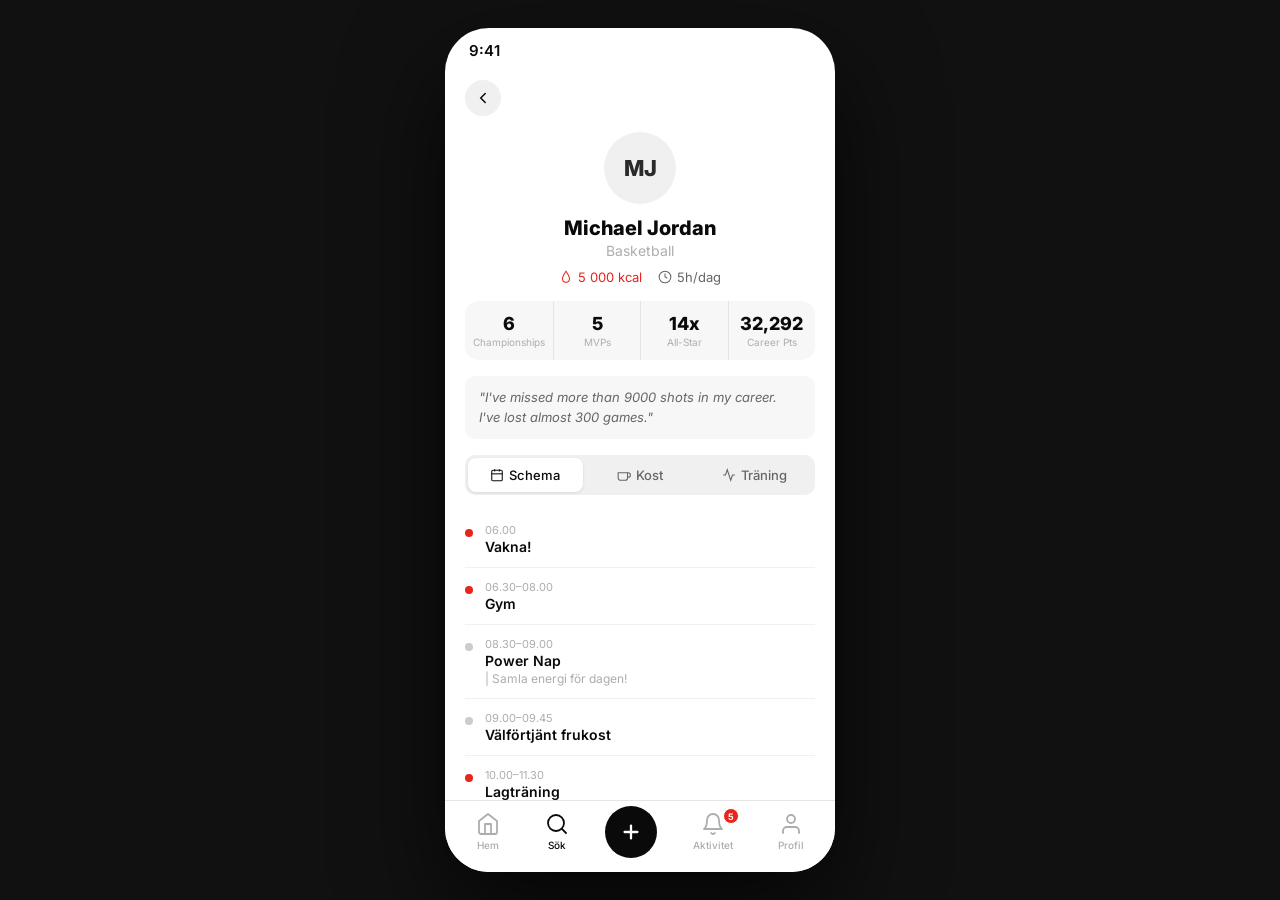
==== aspire_kod/frontend/atletprofil.html @ cf0e7471 "JS, databas Fixade inloggning genom databas samt registrering" ====
<!DOCTYPE html>
<html lang="sv">
<head>
  <meta charset="UTF-8">
  <meta name="viewport" content="width=device-width, initial-scale=1.0, viewport-fit=cover">
  <meta name="apple-mobile-web-app-capable" content="yes">
  <meta name="apple-mobile-web-app-status-bar-style" content="default">
  <meta name="apple-mobile-web-app-title" content="Aspire">
  <title>Aspire — Michael Jordan</title>
  <link href="https://fonts.googleapis.com/css2?family=Inter:wght@400;500;600;700;800;900&display=swap" rel="stylesheet">
  <link rel="stylesheet" href="css/styles.css">
</head>
<body>

  <div class="telefon">

    <!-- ─── STATUSRAD ─── -->
    <div class="statusrad">
      <span class="statusrad-tid">9:41</span>
    </div>

    <!-- ─── RULLNINGSBART INNEHÅLL ─── -->
    <div class="innehall">

      <!-- Tillbaka-knapp → gå tillbaka till söksidan -->
      <a href="sok.html" class="tillbaka-knapp" style="display:flex;">
        <svg viewBox="0 0 24 24"><polyline points="15 18 9 12 15 6"/></svg>
      </a>

      <!-- Atletens topp: avatar, namn, sport -->
      <div class="atlet-topp">

        <div class="atlet-stor-avatar">MJ</div>
        <div class="atlet-stort-namn">Michael Jordan</div>
        <div class="atlet-stor-sport">Basketball</div>

        <!-- Biometri: kalorier + träning per dag -->
        <div class="bio-rad">
          <div class="bio-post rod">
            <svg viewBox="0 0 24 24"><path d="M12 2c-4 6-6 10-6 13a6 6 0 0 0 12 0c0-3-2-7-6-13z"/></svg>
            5 000 kcal
          </div>
          <div class="bio-post">
            <svg viewBox="0 0 24 24"><circle cx="12" cy="12" r="10"/><polyline points="12 6 12 12 16 14"/></svg>
            5h/dag
          </div>
        </div>

        <!-- Karriärstatistik -->
        <div class="atlet-statistik">
          <div class="atlet-stat-post">
            <div class="atlet-stat-siffra">6</div>
            <div class="atlet-stat-etikett">Championships</div>
          </div>
          <div class="atlet-stat-post">
            <div class="atlet-stat-siffra">5</div>
            <div class="atlet-stat-etikett">MVPs</div>
          </div>
          <div class="atlet-stat-post">
            <div class="atlet-stat-siffra">14x</div>
            <div class="atlet-stat-etikett">All-Star</div>
          </div>
          <div class="atlet-stat-post">
            <div class="atlet-stat-siffra">32,292</div>
            <div class="atlet-stat-etikett">Career Pts</div>
          </div>
        </div>

      </div>

      <!-- Inspirationscitat -->
      <div class="citat-ruta">
        "I've missed more than 9000 shots in my career. I've lost almost 300 games."
      </div>

      <!-- Flikar: Schema / Kost / Träning -->
      <div class="flik-rad">
        <button class="flik aktiv" onclick="byttFlik(this)">
          <svg viewBox="0 0 24 24"><rect x="3" y="4" width="18" height="18" rx="2"/><line x1="16" y1="2" x2="16" y2="6"/><line x1="8" y1="2" x2="8" y2="6"/><line x1="3" y1="10" x2="21" y2="10"/></svg>
          Schema
        </button>
        <button class="flik" onclick="byttFlik(this)">
          <svg viewBox="0 0 24 24"><path d="M18 8h1a4 4 0 0 1 0 8h-1"/><path d="M2 8h16v9a4 4 0 0 1-4 4H6a4 4 0 0 1-4-4V8z"/></svg>
          Kost
        </button>
        <button class="flik" onclick="byttFlik(this)">
          <svg viewBox="0 0 24 24"><polyline points="22 12 18 12 15 21 9 3 6 12 2 12"/></svg>
          Träning
        </button>
      </div>

      <!-- Schema-lista -->
      <div class="schema-lista">

        <div class="schema-post">
          <div class="schema-prick rod"></div>
          <div>
            <div class="schema-tid">06.00</div>
            <div class="schema-namn">Vakna!</div>
          </div>
        </div>

        <div class="schema-post">
          <div class="schema-prick rod"></div>
          <div>
            <div class="schema-tid">06.30–08.00</div>
            <div class="schema-namn">Gym</div>
          </div>
        </div>

        <div class="schema-post">
          <div class="schema-prick gra"></div>
          <div>
            <div class="schema-tid">08.30–09.00</div>
            <div class="schema-namn">Power Nap</div>
            <div class="schema-beskrivning">| Samla energi för dagen!</div>
          </div>
        </div>

        <div class="schema-post">
          <div class="schema-prick gra"></div>
          <div>
            <div class="schema-tid">09.00–09.45</div>
            <div class="schema-namn">Välförtjänt frukost</div>
          </div>
        </div>

        <div class="schema-post">
          <div class="schema-prick rod"></div>
          <div>
            <div class="schema-tid">10.00–11.30</div>
            <div class="schema-namn">Lagträning</div>
          </div>
        </div>

        <div class="schema-post">
          <div class="schema-prick gra"></div>
          <div>
            <div class="schema-tid">12.00–12.45</div>
            <div class="schema-namn">Lunch med laget</div>
          </div>
        </div>

      </div>

    </div>

    <!-- ─── NAVBAR — SÖK ÄR AKTIV (kom hit från söksidan) ─── -->
    <nav class="navbar">
      <a href="hem.html" class="nav-knapp">
        <svg viewBox="0 0 24 24"><path d="M3 9l9-7 9 7v11a2 2 0 0 1-2 2H5a2 2 0 0 1-2-2z"/><polyline points="9 22 9 12 15 12 15 22"/></svg>
        <span>Hem</span>
      </a>
      <a href="sok.html" class="nav-knapp aktiv">
        <svg viewBox="0 0 24 24"><circle cx="11" cy="11" r="8"/><line x1="21" y1="21" x2="16.65" y2="16.65"/></svg>
        <span>Sök</span>
      </a>
      <a href="kalorier.html" class="nav-plus">
        <svg viewBox="0 0 24 24"><line x1="12" y1="5" x2="12" y2="19"/><line x1="5" y1="12" x2="19" y2="12"/></svg>
      </a>
      <a href="streaks.html" class="nav-knapp">
        <div class="badge">5</div>
        <svg viewBox="0 0 24 24"><path d="M18 8A6 6 0 0 0 6 8c0 7-3 9-3 9h18s-3-2-3-9"/><path d="M13.73 21a2 2 0 0 1-3.46 0"/></svg>
        <span>Aktivitet</span>
      </a>
      <a href="profil.html" class="nav-knapp">
        <svg viewBox="0 0 24 24"><path d="M20 21v-2a4 4 0 0 0-4-4H8a4 4 0 0 0-4 4v2"/><circle cx="12" cy="7" r="4"/></svg>
        <span>Profil</span>
      </a>
    </nav>

  </div>

<script src="../javascript/app.js"></script>
</body>
</html>
---- aspire_kod/frontend/css/styles.css ----
/* =====================================================
   ASPIRE APP — DELAD CSS
   Används av alla HTML-sidor i appen.
   ===================================================== */


/* ─────────────────────────────────────────────────────
   1. RESET & GRUNDINSTÄLLNINGAR
───────────────────────────────────────────────────── */

* {
  box-sizing: border-box;
  margin: 0;
  padding: 0;
}

body {
  font-family: 'Inter', sans-serif;
  background: #111111;
  display: flex;
  justify-content: center;
  align-items: center;
  min-height: 100vh;
  min-height: 100dvh;
}


/* ─────────────────────────────────────────────────────
   2. TELEFONRAM (visas på dator som en mobil)
───────────────────────────────────────────────────── */

.telefon {
  width: 390px;
  height: 844px;
  background: white;
  border-radius: 44px;
  overflow: hidden;
  position: relative;
  box-shadow: 0 40px 100px rgba(0, 0, 0, 0.7);

  /* Flexbox: staplar statusrad, innehåll och navbar */
  display: flex;
  flex-direction: column;
}

/* På riktig iPhone fyller appen hela skärmen */
@media (max-width: 430px) {
  body {
    background: white;
  }
  .telefon {
    width: 100%;
    height: 100vh;
    height: 100dvh;
    border-radius: 0;
    box-shadow: none;
  }
}


/* ─────────────────────────────────────────────────────
   3. STATUSRAD (klocka + batteri-ikoner högst upp)
───────────────────────────────────────────────────── */

.statusrad {
  height: 44px;
  padding: 0 24px;
  flex-shrink: 0;

  display: flex;
  align-items: center;
  justify-content: space-between;
}

.statusrad-tid {
  font-size: 15px;
  font-weight: 600;
  color: #0A0A0A;
}

.statusrad-ikoner {
  display: flex;
  align-items: center;
  gap: 5px;
  color: #0A0A0A;
}


/* ─────────────────────────────────────────────────────
   4. RULLNINGSBART SIDINNEHÅLL
───────────────────────────────────────────────────── */

.innehall {
  flex: 1;
  overflow-y: auto;
  overflow-x: hidden;
}

/* Dölj scrollbar (men behåll funktionen) */
.innehall::-webkit-scrollbar { display: none; }
.innehall { scrollbar-width: none; }


/* ─────────────────────────────────────────────────────
   5. NAVIGERINGSRAD (längst ner på varje sida)
───────────────────────────────────────────────────── */

.navbar {
  height: 72px;
  background: white;
  border-top: 1px solid #E5E5E5;
  padding: 0 8px 10px 8px;
  flex-shrink: 0;

  display: flex;
  align-items: center;
  justify-content: space-around;
}

/* Varje nav-knapp */
.nav-knapp {
  display: flex;
  flex-direction: column;
  align-items: center;
  gap: 3px;

  background: none;
  border: none;
  cursor: pointer;
  color: #ADADAD;
  font-family: 'Inter', sans-serif;
  text-decoration: none;
  padding: 6px 10px;
  border-radius: 10px;
  position: relative;
}

.nav-knapp svg {
  width: 24px;
  height: 24px;
  fill: none;
  stroke: currentColor;
  stroke-width: 1.8;
  stroke-linecap: round;
  stroke-linejoin: round;
}

.nav-knapp span {
  font-size: 10px;
  font-weight: 500;
}

/* Aktiv sida = svart färg */
.nav-knapp.aktiv {
  color: #0A0A0A;
}

/* Aktiv med ram (används på Sök och Streaks) */
.nav-knapp.aktiv-ram {
  color: #0A0A0A;
  border: 1.5px solid #0A0A0A;
}

/* Plus-knapp i mitten */
.nav-plus {
  width: 52px;
  height: 52px;
  background: #0A0A0A;
  border: none;
  border-radius: 50%;
  cursor: pointer;
  flex-shrink: 0;
  text-decoration: none;

  display: flex;
  align-items: center;
  justify-content: center;
}

.nav-plus svg {
  width: 22px;
  height: 22px;
  fill: none;
  stroke: white;
  stroke-width: 2.5;
  stroke-linecap: round;
}

/* Röd notis-badge på klockan */
.badge {
  position: absolute;
  top: 2px;
  right: 4px;
  width: 16px;
  height: 16px;
  background: #E8241C;
  border-radius: 50%;
  border: 1.5px solid white;

  display: flex;
  align-items: center;
  justify-content: center;

  font-size: 9px;
  font-weight: 700;
  color: white;
}


/* ─────────────────────────────────────────────────────
   6. GEMENSAMMA KOMPONENTER (används på flera sidor)
───────────────────────────────────────────────────── */

/* Sidans rubrik-rad */
.sidrubrik {
  display: flex;
  align-items: center;
  justify-content: space-between;
  padding: 6px 20px 12px 20px;
  flex-shrink: 0;
}

.sidrubrik-titel {
  font-size: 24px;
  font-weight: 800;
  letter-spacing: -0.5px;
  color: #0A0A0A;
}

/* Liten rund knapp (t.ex. kugghjul) */
.rund-knapp {
  width: 36px;
  height: 36px;
  background: #F0F0F0;
  border: none;
  border-radius: 50%;
  cursor: pointer;

  display: flex;
  align-items: center;
  justify-content: center;
}

.rund-knapp svg {
  width: 18px;
  height: 18px;
  fill: none;
  stroke: #2A2A2A;
  stroke-width: 1.8;
  stroke-linecap: round;
}

/* Sektionsrubrik */
.sektionsrubrik {
  font-size: 18px;
  font-weight: 700;
  color: #0A0A0A;
  padding: 4px 20px 12px 20px;
}

/* Grått kort */
.kort {
  background: #F7F7F7;
  border-radius: 14px;
  margin: 0 20px 12px 20px;
  padding: 16px;
}

/* Mellanrum längst ner (så innehåll inte döljs av navbar) */
.botten-mellanrum {
  height: 16px;
}


/* ─────────────────────────────────────────────────────
   7. LOGIN-SIDAN
───────────────────────────────────────────────────── */

.login-sida {
  background: #0D0A09;
  display: flex;
  flex-direction: column;
  height: 100%;
}

.login-bakgrund {
  position: absolute;
  top: 0; left: 0;
  width: 100%; height: 100%;
  background: linear-gradient(
    to bottom,
    rgba(50, 20, 10, 0.3) 0%,
    rgba(13, 10, 9, 0.6) 40%,
    rgba(13, 10, 9, 0.97) 65%
  );
}

.login-innehall {
  position: relative;
  z-index: 2;
  height: 100%;

  display: flex;
  flex-direction: column;

  padding: 0 28px;
}

.login-logotyp {
  text-align: center;
  padding-top: 70px;
  font-size: 48px;
  font-weight: 900;
  font-style: italic;
  color: white;
  letter-spacing: -2px;
}

.login-formular {
  margin-top: auto;
  padding-bottom: 48px;
}

.login-titel {
  font-size: 28px;
  font-weight: 800;
  color: white;
  margin-bottom: 4px;
}

.login-undertext {
  font-size: 14px;
  color: rgba(255, 255, 255, 0.45);
  margin-bottom: 28px;
}

.faltetikett {
  display: block;
  font-size: 13px;
  font-weight: 600;
  color: white;
  margin-bottom: 8px;
}

.textfalt {
  width: 100%;
  height: 52px;
  background: rgba(255, 255, 255, 0.09);
  border: 1px solid rgba(255, 255, 255, 0.1);
  border-radius: 14px;
  padding: 0 16px;
  font-size: 15px;
  color: white;
  font-family: 'Inter', sans-serif;
  outline: none;
  margin-bottom: 16px;
}

.textfalt::placeholder {
  color: rgba(255, 255, 255, 0.3);
}

.glomt-losenord {
  font-size: 13px;
  color: rgba(255, 255, 255, 0.4);
  margin-bottom: 20px;
  cursor: pointer;
}

.logga-in-knapp {
  width: 100%;
  height: 54px;
  background: white;
  color: #0A0A0A;
  border: none;
  border-radius: 14px;
  font-size: 16px;
  font-weight: 700;
  cursor: pointer;
  font-family: 'Inter', sans-serif;
}

.registrera-rad {
  text-align: center;
  margin-top: 32px;
}

.registrera-rad p {
  font-size: 13px;
  color: rgba(255, 255, 255, 0.4);
  margin-bottom: 4px;
}

.registrera-rad a {
  font-size: 14px;
  font-weight: 700;
  color: white;
  cursor: pointer;
  text-decoration: none;
}


/* ─────────────────────────────────────────────────────
   8. HEM — DAGENS SCHEMA
───────────────────────────────────────────────────── */

.schema-header {
  padding: 8px 20px 16px 20px;
}

.schema-fortitel {
  font-size: 12px;
  color: #ADADAD;
  font-style: italic;
  margin-bottom: 2px;
}

.schema-namnrad {
  display: flex;
  align-items: flex-start;
  justify-content: space-between;
}

.schema-namn-stor {
  font-size: 30px;
  font-weight: 900;
  color: #0A0A0A;
  letter-spacing: -1px;
  line-height: 1.05;
}

.schema-avatar {
  width: 50px;
  height: 50px;
  background: #0A0A0A;
  border-radius: 50%;
  position: relative;
  flex-shrink: 0;

  display: flex;
  align-items: center;
  justify-content: center;
}

.schema-avatar svg {
  width: 24px;
  height: 24px;
  fill: none;
  stroke: white;
  stroke-width: 1.8;
}

.schema-badge {
  position: absolute;
  bottom: -3px;
  right: -3px;
  width: 20px;
  height: 20px;
  background: #E8241C;
  border-radius: 50%;
  border: 2px solid white;

  display: flex;
  align-items: center;
  justify-content: center;

  font-size: 9px;
  font-weight: 700;
  color: white;
}

.etikett-pill {
  display: inline-block;
  height: 28px;
  padding: 0 12px;
  line-height: 28px;
  background: #F0F0F0;
  border: 1px solid #E5E5E5;
  border-radius: 14px;
  font-size: 12px;
  font-weight: 500;
  color: #2A2A2A;
  margin-top: 8px;
}

/* Aktivitetsrad */
.aktivitet-rad {
  display: flex;
  align-items: flex-start;
  gap: 12px;
  padding: 14px 20px;
  border-bottom: 1px solid #F0F0F0;
}

.aktivitet-prick {
  width: 8px;
  height: 8px;
  border-radius: 50%;
  margin-top: 8px;
  flex-shrink: 0;
}

.aktivitet-prick.rod  { background: #E8241C; }
.aktivitet-prick.gra  { background: #E5E5E5; }

.aktivitet-ikon {
  width: 28px;
  flex-shrink: 0;

  display: flex;
  justify-content: center;
  margin-top: 2px;
}

.aktivitet-ikon svg {
  width: 20px;
  height: 20px;
  fill: none;
  stroke: #2A2A2A;
  stroke-width: 1.6;
  stroke-linecap: round;
}

.aktivitet-kropp { flex: 1; }
.aktivitet-tid   { font-size: 11px; color: #ADADAD; margin-bottom: 1px; }
.aktivitet-namn  { font-size: 15px; font-weight: 600; color: #0A0A0A; }
.aktivitet-beskrivning { font-size: 12px; color: #ADADAD; margin-top: 2px; }

.starta-knapp {
  height: 32px;
  padding: 0 16px;
  background: #0A0A0A;
  color: white;
  border: none;
  border-radius: 16px;
  font-size: 13px;
  font-weight: 600;
  cursor: pointer;
  font-family: 'Inter', sans-serif;
  align-self: center;
}

.kamera-ikon { align-self: center; }
.kamera-ikon svg {
  width: 20px;
  height: 20px;
  fill: none;
  stroke: #ADADAD;
  stroke-width: 1.6;
  stroke-linecap: round;
  display: block;
}


/* ─────────────────────────────────────────────────────
   9. SÖK ATLETER
───────────────────────────────────────────────────── */

.sok-omslag {
  padding: 4px 20px 14px 20px;
  position: relative;
}

.sok-ikon {
  position: absolute;
  left: 34px;
  top: 50%;
  transform: translateY(-50%);
  width: 16px;
  height: 16px;
  fill: none;
  stroke: #ADADAD;
  stroke-width: 2;
  pointer-events: none;
}

.sok-falt {
  width: 100%;
  height: 44px;
  background: #F0F0F0;
  border: none;
  border-radius: 22px;
  padding: 0 16px 0 40px;
  font-size: 14px;
  color: #2A2A2A;
  font-family: 'Inter', sans-serif;
  outline: none;
}

.sok-falt::placeholder { color: #ADADAD; }

.filter-rad {
  display: flex;
  gap: 8px;
  padding: 0 20px 16px 20px;
  overflow-x: auto;
}

.filter-rad::-webkit-scrollbar { display: none; }

.filter-pill {
  height: 34px;
  padding: 0 16px;
  border-radius: 17px;
  font-size: 13px;
  font-weight: 500;
  white-space: nowrap;
  cursor: pointer;
  border: none;
  font-family: 'Inter', sans-serif;
  flex-shrink: 0;
}

.filter-pill.aktiv  { background: #0A0A0A; color: white; }
.filter-pill.inaktiv { background: #F0F0F0; color: #2A2A2A; }

.atlet-rad {
  display: flex;
  align-items: center;
  gap: 14px;
  padding: 13px 20px;
  border-bottom: 1px solid #F0F0F0;
  cursor: pointer;
  text-decoration: none;
}

.atlet-avatar {
  width: 44px;
  height: 44px;
  border-radius: 50%;
  background: #E5E5E5;
  flex-shrink: 0;

  display: flex;
  align-items: center;
  justify-content: center;

  font-size: 13px;
  font-weight: 700;
  color: #2A2A2A;
}

.atlet-avatar.lila { background: #7C5CBF; color: white; }
.atlet-avatar.mork { background: #2A2A2A; color: white; }

.atlet-info { flex: 1; }
.atlet-namn  { font-size: 15px; font-weight: 600; color: #0A0A0A; }
.atlet-sport { font-size: 12px; color: #ADADAD; margin-top: 1px; }

.atlet-meta { text-align: right; }
.atlet-kcal    { font-size: 12px; color: #666666; }
.atlet-traning { font-size: 12px; color: #ADADAD; margin-top: 2px; }


/* ─────────────────────────────────────────────────────
   10. ATLETPROFIL
───────────────────────────────────────────────────── */

.tillbaka-knapp {
  width: 36px;
  height: 36px;
  background: #F0F0F0;
  border: none;
  border-radius: 50%;
  cursor: pointer;
  margin: 8px 0 0 20px;

  display: flex;
  align-items: center;
  justify-content: center;
}

.tillbaka-knapp svg {
  width: 18px;
  height: 18px;
  fill: none;
  stroke: #0A0A0A;
  stroke-width: 2;
  stroke-linecap: round;
}

.atlet-topp {
  display: flex;
  flex-direction: column;
  align-items: center;
  padding: 16px 20px 0 20px;
}

.atlet-stor-avatar {
  width: 72px;
  height: 72px;
  border-radius: 50%;
  background: #F0F0F0;

  display: flex;
  align-items: center;
  justify-content: center;

  font-size: 22px;
  font-weight: 800;
  color: #2A2A2A;
  margin-bottom: 12px;
}

.atlet-stort-namn  { font-size: 20px; font-weight: 800; color: #0A0A0A; }
.atlet-stor-sport  { font-size: 14px; color: #ADADAD; margin-top: 2px; margin-bottom: 10px; }

.bio-rad {
  display: flex;
  align-items: center;
  gap: 16px;
  margin-bottom: 16px;
}

.bio-post {
  display: flex;
  align-items: center;
  gap: 5px;
  font-size: 13px;
  color: #666666;
}

.bio-post svg {
  width: 14px;
  height: 14px;
  fill: none;
  stroke: currentColor;
  stroke-width: 1.8;
}

.bio-post.rod { color: #E8241C; }

.atlet-statistik {
  display: flex;
  width: 100%;
  background: #F7F7F7;
  border-radius: 14px;
  overflow: hidden;
  margin-bottom: 16px;
}

.atlet-stat-post {
  flex: 1;
  padding: 12px 8px;
  border-right: 1px solid #E5E5E5;

  display: flex;
  flex-direction: column;
  align-items: center;
  gap: 2px;
}

.atlet-stat-post:last-child { border-right: none; }
.atlet-stat-siffra  { font-size: 18px; font-weight: 800; color: #0A0A0A; }
.atlet-stat-etikett { font-size: 10px; color: #ADADAD; }

.citat-ruta {
  margin: 0 20px 16px 20px;
  background: #F7F7F7;
  border-radius: 10px;
  padding: 12px 14px;
  font-size: 13px;
  font-style: italic;
  color: #666666;
  line-height: 1.5;
}

.flik-rad {
  display: flex;
  margin: 0 20px 16px 20px;
  background: #F0F0F0;
  border-radius: 10px;
  padding: 3px;
}

.flik {
  flex: 1;
  height: 34px;
  border-radius: 8px;
  border: none;
  font-size: 13px;
  font-weight: 500;
  font-family: 'Inter', sans-serif;
  cursor: pointer;
  color: #666666;
  background: none;

  display: flex;
  align-items: center;
  justify-content: center;
  gap: 5px;
}

.flik svg {
  width: 14px;
  height: 14px;
  fill: none;
  stroke: currentColor;
  stroke-width: 1.8;
}

.flik.aktiv {
  background: white;
  color: #0A0A0A;
  box-shadow: 0 1px 3px rgba(0, 0, 0, 0.1);
}

.schema-lista { padding: 0 20px 20px 20px; }

.schema-post {
  display: flex;
  align-items: flex-start;
  gap: 12px;
  padding: 12px 0;
  border-bottom: 1px solid #F0F0F0;
}

.schema-post:last-child { border-bottom: none; }

.schema-prick {
  width: 8px;
  height: 8px;
  border-radius: 50%;
  margin-top: 6px;
  flex-shrink: 0;
}

.schema-prick.rod { background: #E8241C; }
.schema-prick.gra { background: #CCCCCC; }

.schema-tid         { font-size: 11px; color: #ADADAD; margin-bottom: 1px; }
.schema-namn        { font-size: 14px; font-weight: 600; color: #0A0A0A; }
.schema-beskrivning { font-size: 12px; color: #ADADAD; margin-top: 2px; }


/* ─────────────────────────────────────────────────────
   11. MIN PROFIL
───────────────────────────────────────────────────── */

.anvandarrad {
  display: flex;
  align-items: center;
  gap: 12px;
  padding: 0 20px 18px 20px;
}

.avatar-fyrkant {
  width: 46px;
  height: 46px;
  background: #E5E5E5;
  border-radius: 10px;
  flex-shrink: 0;

  display: flex;
  align-items: center;
  justify-content: center;

  font-size: 13px;
  font-weight: 700;
  color: #2A2A2A;
}

.anvandarnamn { font-size: 15px; font-weight: 700; color: #0A0A0A; }
.medsedan     { font-size: 12px; color: #ADADAD; margin-top: 2px; }

.statistik-rad {
  display: flex;
  gap: 10px;
  padding: 0 20px 20px 20px;
}

.statistik-kort {
  flex: 1;
  background: #F7F7F7;
  border-radius: 14px;
  padding: 14px 8px;

  display: flex;
  flex-direction: column;
  align-items: center;
  gap: 3px;
}

.statistik-ikon    { font-size: 20px; line-height: 1; margin-bottom: 2px; }
.statistik-siffra  { font-size: 22px; font-weight: 800; color: #0A0A0A; }
.statistik-etikett { font-size: 11px; color: #ADADAD; text-align: center; }

.progress-rad {
  display: flex;
  align-items: center;
  gap: 12px;
}

.progress-spar {
  flex: 1;
  height: 4px;
  background: #E5E5E5;
  border-radius: 2px;
  overflow: hidden;
}

.progress-fyll {
  height: 100%;
  background: #0A0A0A;
  border-radius: 2px;
}

.progress-ring {
  width: 44px;
  height: 44px;
  border-radius: 50%;
  border: 2.5px solid #0A0A0A;
  flex-shrink: 0;

  display: flex;
  align-items: center;
  justify-content: center;

  font-size: 11px;
  font-weight: 700;
  color: #0A0A0A;
}

.vecko-rader { margin: 0 20px; }

.vecko-rad {
  display: flex;
  align-items: center;
  gap: 12px;
  padding: 13px 14px;
  background: #F7F7F7;
  border-radius: 10px;
  margin-bottom: 8px;
}

.vecko-ikon { width: 28px; display: flex; justify-content: center; flex-shrink: 0; }
.vecko-ikon svg {
  width: 18px;
  height: 18px;
  fill: none;
  stroke: #666666;
  stroke-width: 1.8;
  stroke-linecap: round;
}

.vecko-text  { flex: 1; font-size: 14px; font-weight: 500; color: #0A0A0A; }
.vecko-varde { font-size: 14px; font-weight: 600; color: #0A0A0A; }
.vecko-varde.gron { color: #22AA66; }

.historik-lank {
  display: flex;
  align-items: center;
  justify-content: space-between;
  padding: 16px 20px;
  border-top: 1px solid #F0F0F0;
  margin-top: 4px;
  cursor: pointer;
  text-decoration: none;
}

.historik-lank span { font-size: 15px; color: #666666; }
.historik-lank svg  { width: 16px; height: 16px; fill: none; stroke: #ADADAD; stroke-width: 2; }


/* ─────────────────────────────────────────────────────
   12. KALORILOGG
───────────────────────────────────────────────────── */

.kalori-dag-kort {
  display: flex;
  align-items: center;
  justify-content: space-between;
  background: #F7F7F7;
  border-radius: 14px;
  margin: 0 20px 12px 20px;
  padding: 16px;
}

.kalori-etikett { font-size: 12px; color: #ADADAD; margin-bottom: 4px; }
.kalori-siffra  { font-size: 32px; font-weight: 800; color: #0A0A0A; letter-spacing: -1px; }
.kalori-enhet   { font-size: 13px; color: #ADADAD; }

.kalori-ring {
  width: 56px;
  height: 56px;
  position: relative;
}

.kalori-ring svg {
  width: 56px;
  height: 56px;
  transform: rotate(-90deg);
}

.kalori-ring-procent {
  position: absolute;
  inset: 0;

  display: flex;
  align-items: center;
  justify-content: center;

  font-size: 12px;
  font-weight: 700;
  color: #0A0A0A;
}

.kalori-formular {
  background: #F7F7F7;
  border-radius: 14px;
  margin: 0 20px 20px 20px;
  padding: 16px;
}

.kalori-formular-titel {
  font-size: 14px;
  font-weight: 600;
  color: #0A0A0A;
  margin-bottom: 10px;
}

.maltids-flikar {
  display: flex;
  gap: 8px;
  margin-bottom: 14px;
  flex-wrap: wrap;
}

.maltids-flik {
  height: 32px;
  padding: 0 14px;
  border-radius: 16px;
  font-size: 13px;
  font-weight: 500;
  cursor: pointer;
  border: none;
  font-family: 'Inter', sans-serif;
}

.maltids-flik.aktiv  { background: #0A0A0A; color: white; }
.maltids-flik.inaktiv { background: #E5E5E5; color: #2A2A2A; }

.kalori-falt-etikett { font-size: 13px; color: #666666; margin-bottom: 6px; }

.kalori-inmatning {
  width: 100%;
  height: 40px;
  background: white;
  border: 1px solid #E5E5E5;
  border-radius: 10px;
  padding: 0 12px;
  font-size: 14px;
  color: #0A0A0A;
  font-family: 'Inter', sans-serif;
  outline: none;
  margin-bottom: 14px;
}

.kalori-inmatning::placeholder { color: #ADADAD; }

.kalori-knappar {
  display: flex;
  gap: 10px;
}

.avbryt-knapp {
  flex: 1;
  height: 40px;
  background: none;
  border: 1px solid #E5E5E5;
  border-radius: 10px;
  font-size: 14px;
  font-weight: 500;
  color: #666666;
  cursor: pointer;
  font-family: 'Inter', sans-serif;
}

.spara-knapp {
  flex: 1.5;
  height: 40px;
  background: #0A0A0A;
  color: white;
  border: none;
  border-radius: 10px;
  font-size: 14px;
  font-weight: 600;
  cursor: pointer;
  font-family: 'Inter', sans-serif;

  display: flex;
  align-items: center;
  justify-content: center;
  gap: 6px;
}

.spara-knapp svg {
  width: 14px;
  height: 14px;
  fill: none;
  stroke: white;
  stroke-width: 2.5;
  stroke-linecap: round;
}

.maltider-lista { padding: 0 20px 20px 20px; }

.maltid-post {
  display: flex;
  align-items: center;
  gap: 12px;
  padding: 13px 14px;
  background: #F7F7F7;
  border-radius: 10px;
  margin-bottom: 8px;
}

.maltid-bild {
  width: 32px;
  height: 32px;
  background: #E5E5E5;
  border-radius: 6px;
  flex-shrink: 0;

  display: flex;
  align-items: center;
  justify-content: center;
}

.maltid-bild svg { width: 16px; height: 16px; fill: none; stroke: #ADADAD; stroke-width: 1.6; }

.maltid-info { flex: 1; }
.maltid-namn { font-size: 14px; font-weight: 600; color: #0A0A0A; }
.maltid-tid  { font-size: 12px; color: #ADADAD; margin-top: 1px; }
.maltid-kcal { font-size: 14px; font-weight: 700; color: #0A0A0A; }


/* ─────────────────────────────────────────────────────
   13. STREAKS & MILSTOLPAR
───────────────────────────────────────────────────── */

.streak-kort-rad {
  display: flex;
  gap: 10px;
  padding: 0 20px 20px 20px;
}

.streak-kort {
  flex: 1;
  background: #F7F7F7;
  border-radius: 14px;
  padding: 16px 12px;

  display: flex;
  flex-direction: column;
  align-items: center;
  gap: 4px;
}

.streak-ikon    { font-size: 22px; line-height: 1; margin-bottom: 2px; }
.streak-siffra  { font-size: 28px; font-weight: 900; color: #0A0A0A; letter-spacing: -1px; }
.streak-etikett { font-size: 12px; color: #ADADAD; }

.vecko-kalender { margin: 0 20px 20px 20px; }

.kalender-dagar {
  display: flex;
  gap: 4px;
}

.kalender-dag {
  flex: 1;

  display: flex;
  flex-direction: column;
  align-items: center;
  gap: 6px;
}

.dag-namn { font-size: 11px; color: #ADADAD; font-weight: 500; }

.dag-siffra {
  width: 32px;
  height: 32px;
  border-radius: 50%;

  display: flex;
  align-items: center;
  justify-content: center;

  font-size: 13px;
  font-weight: 600;
}

.dag-siffra.klar     { background: #E8241C; color: white; }
.dag-siffra.idag     { background: #0A0A0A; color: white; }
.dag-siffra.kommande { background: none; color: #2A2A2A; }

.dag-check {
  width: 20px;
  height: 20px;

  display: flex;
  align-items: center;
  justify-content: center;
}

.dag-check svg {
  width: 18px;
  height: 18px;
  fill: none;
  stroke-width: 2;
  stroke-linecap: round;
  stroke-linejoin: round;
}

.dag-check.klar svg { stroke: #E8241C; }
.dag-check.idag svg { stroke: #0A0A0A; }
.dag-check.tom svg  { stroke: #E5E5E5; }

.milstolpar-lista { padding: 0 20px 20px 20px; }

.milstolpe {
  display: flex;
  align-items: center;
  gap: 12px;
  padding: 13px 14px;
  background: #F7F7F7;
  border-radius: 10px;
  margin-bottom: 8px;
}

.milstolpe.ej-nadd {
  background: none;
  padding-left: 0;
}

.milstolpe-check {
  width: 20px;
  height: 20px;
  flex-shrink: 0;

  display: flex;
  align-items: center;
  justify-content: center;
}

.milstolpe-check svg {
  width: 20px;
  height: 20px;
  fill: none;
  stroke-width: 2;
  stroke-linecap: round;
  stroke-linejoin: round;
}

.milstolpe-check.nadd    svg { stroke: #E8241C; }
.milstolpe-check.ej-nadd svg { stroke: #CCCCCC; }

.milstolpe-text        { flex: 1; font-size: 14px; font-weight: 500; }
.milstolpe-text.aktiv  { color: #0A0A0A; }
.milstolpe-text.inaktiv { color: #ADADAD; }

.uppnadd-tagg { font-size: 12px; font-weight: 600; color: #E8241C; }
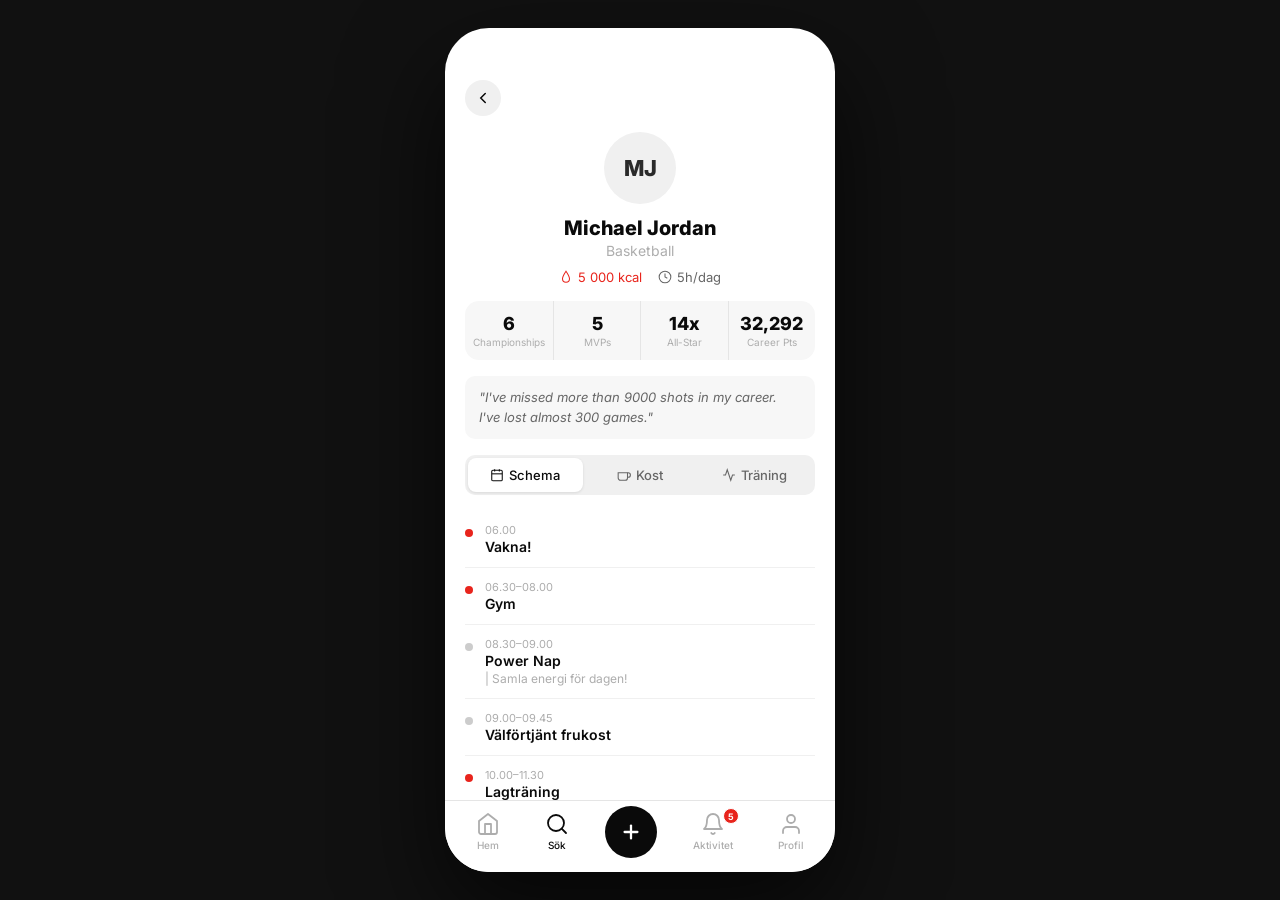
==== commit 0125a8a0: "Update atletprofil.html tog bort den statiska tiden på 9.41" ====
--- a/aspire_kod/frontend/atletprofil.html
+++ b/aspire_kod/frontend/atletprofil.html
@@ -16,7 +16,7 @@
 
     <!-- ─── STATUSRAD ─── -->
     <div class="statusrad">
-      <span class="statusrad-tid">9:41</span>
+      <span class="statusrad-tid"></span>
     </div>
 
     <!-- ─── RULLNINGSBART INNEHÅLL ─── -->
@@ -30,21 +30,21 @@
       <!-- Atletens topp: avatar, namn, sport -->
       <div class="atlet-topp">
 
-        <div class="atlet-stor-avatar">MJ</div>
-        <div class="atlet-stort-namn">Michael Jordan</div>
-        <div class="atlet-stor-sport">Basketball</div>
+        <div class="atlet-stor-avatar" id="profil-avatar">MJ</div>
+        <div class="atlet-stort-namn" id="profil-namn">Michael Jordan</div>
+        <div class="atlet-stor-sport" id="profil-sport">Basketball</div>
 
         <!-- Biometri: kalorier + träning per dag -->
-        <div class="bio-rad">
-          <div class="bio-post rod">
-            <svg viewBox="0 0 24 24"><path d="M12 2c-4 6-6 10-6 13a6 6 0 0 0 12 0c0-3-2-7-6-13z"/></svg>
-            5 000 kcal
-          </div>
-          <div class="bio-post">
-            <svg viewBox="0 0 24 24"><circle cx="12" cy="12" r="10"/><polyline points="12 6 12 12 16 14"/></svg>
-            5h/dag
-          </div>
-        </div>
+<div class="bio-rad">
+  <div class="bio-post rod">
+    <svg viewBox="0 0 24 24"><path d="M12 2c-4 6-6 10-6 13a6 6 0 0 0 12 0c0-3-2-7-6-13z"/></svg>
+    <span id="profil-kalorier">5 000 kcal</span>
+  </div>
+  <div class="bio-post">
+    <svg viewBox="0 0 24 24"><circle cx="12" cy="12" r="10"/><polyline points="12 6 12 12 16 14"/></svg>
+    <span id="profil-traning">5h/dag</span>
+  </div>
+</div>
 
         <!-- Karriärstatistik -->
         <div class="atlet-statistik">
@@ -69,28 +69,28 @@
       </div>
 
       <!-- Inspirationscitat -->
-      <div class="citat-ruta">
+      <div class="citat-ruta" id="profil-citat">
         "I've missed more than 9000 shots in my career. I've lost almost 300 games."
       </div>
 
       <!-- Flikar: Schema / Kost / Träning -->
       <div class="flik-rad">
-        <button class="flik aktiv" onclick="byttFlik(this)">
+        <button class="flik aktiv" onclick="byttFlik(this, 'schema')">
           <svg viewBox="0 0 24 24"><rect x="3" y="4" width="18" height="18" rx="2"/><line x1="16" y1="2" x2="16" y2="6"/><line x1="8" y1="2" x2="8" y2="6"/><line x1="3" y1="10" x2="21" y2="10"/></svg>
           Schema
         </button>
-        <button class="flik" onclick="byttFlik(this)">
+        <button class="flik" onclick="byttFlik(this, 'kost')">
           <svg viewBox="0 0 24 24"><path d="M18 8h1a4 4 0 0 1 0 8h-1"/><path d="M2 8h16v9a4 4 0 0 1-4 4H6a4 4 0 0 1-4-4V8z"/></svg>
           Kost
         </button>
-        <button class="flik" onclick="byttFlik(this)">
+        <button class="flik" onclick="byttFlik(this, 'traning')">
           <svg viewBox="0 0 24 24"><polyline points="22 12 18 12 15 21 9 3 6 12 2 12"/></svg>
           Träning
         </button>
       </div>
 
       <!-- Schema-lista -->
-      <div class="schema-lista">
+      <div class="schema-lista" id="profil-innehall">
 
         <div class="schema-post">
           <div class="schema-prick rod"></div>
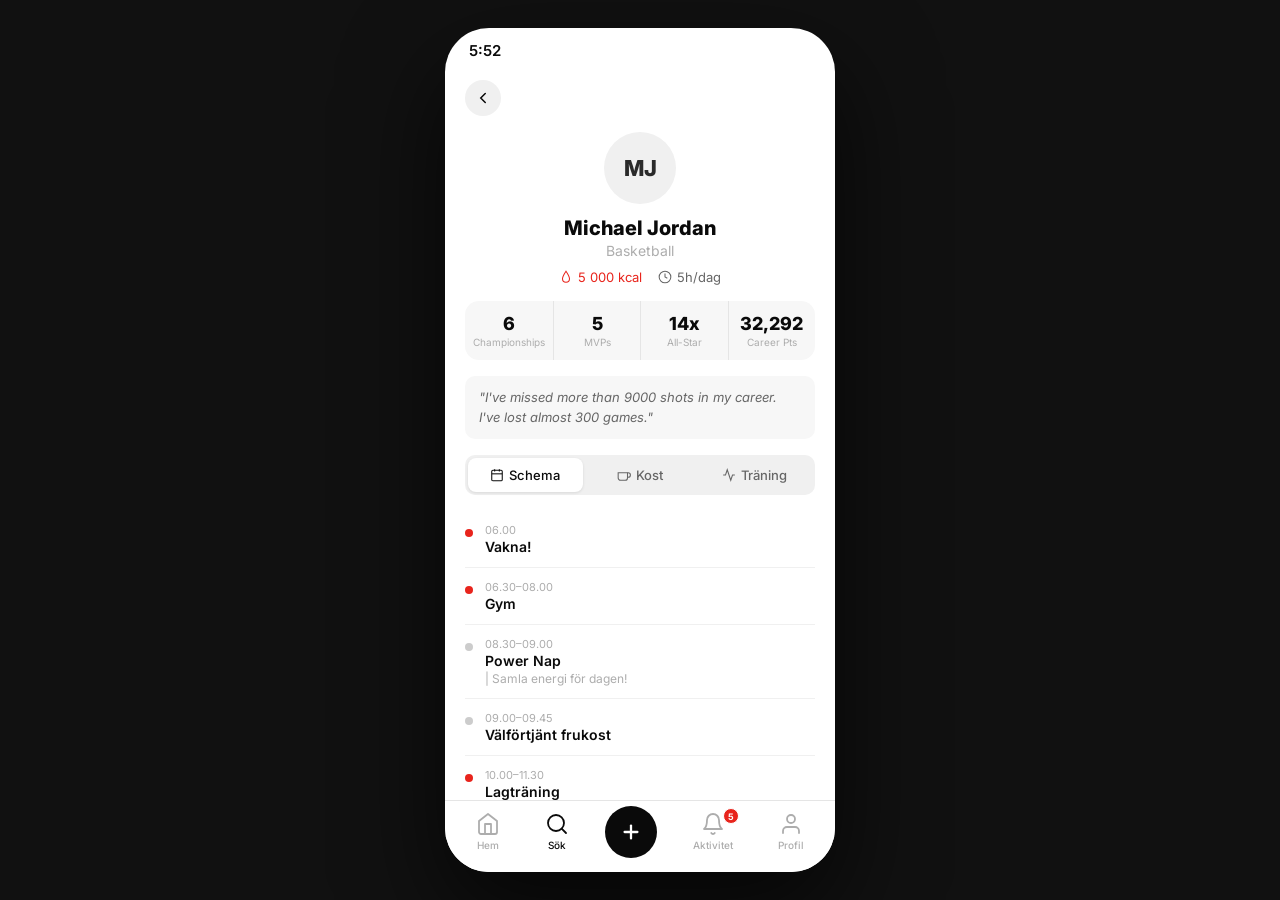
==== commit c52e2af3: "Update atletprofil.html" ====
--- a/aspire_kod/frontend/atletprofil.html
+++ b/aspire_kod/frontend/atletprofil.html
@@ -172,5 +172,6 @@
   </div>
 
 <script src="../javascript/app.js"></script>
+<script src="javascript/statusbar.js"></script>
 </body>
 </html>
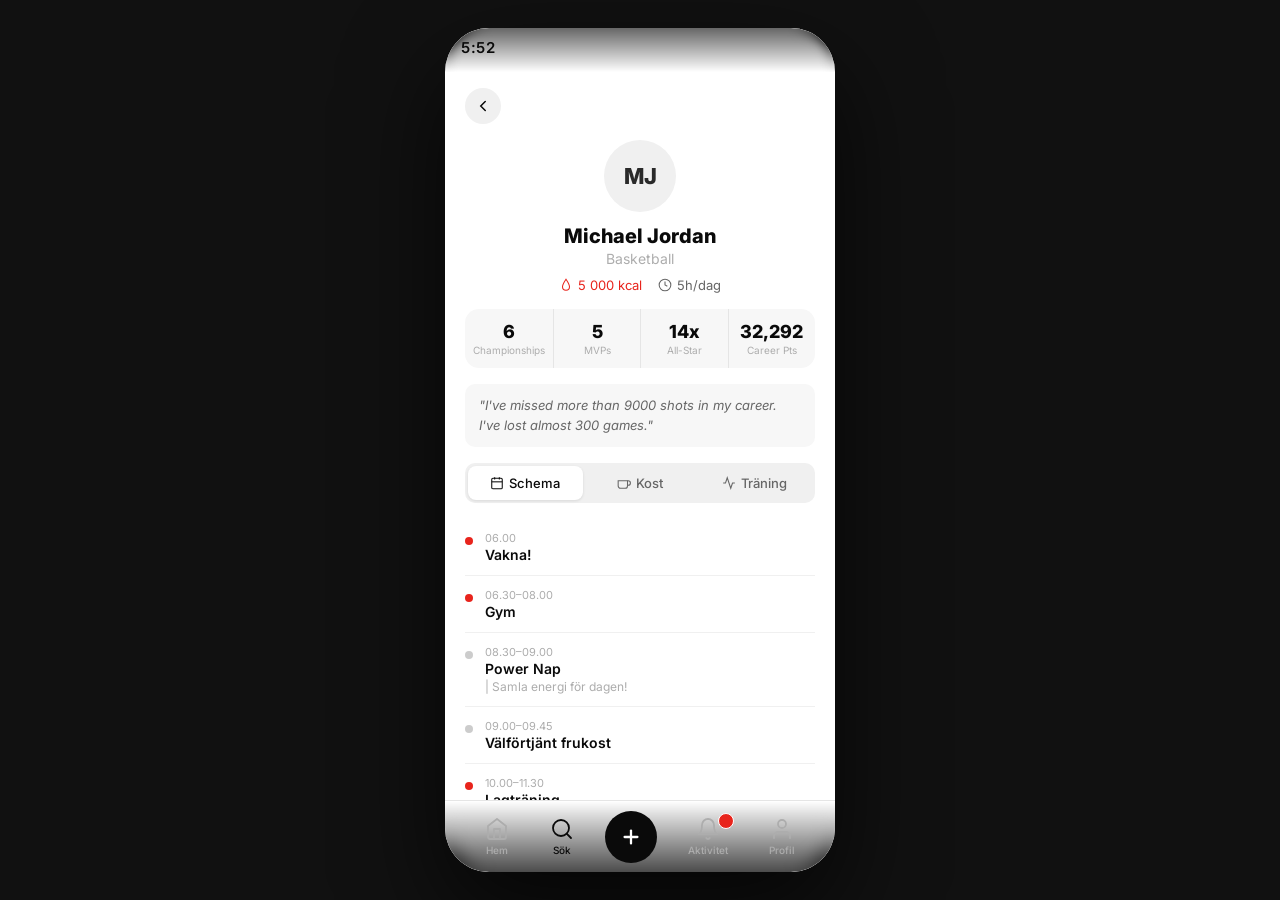
==== commit ad484eb5: "Update atletprofil.html tog bort den hårdkodade notisen som visade 5 konstant" ====
--- a/aspire_kod/frontend/atletprofil.html
+++ b/aspire_kod/frontend/atletprofil.html
@@ -159,7 +159,7 @@
         <svg viewBox="0 0 24 24"><line x1="12" y1="5" x2="12" y2="19"/><line x1="5" y1="12" x2="19" y2="12"/></svg>
       </a>
       <a href="streaks.html" class="nav-knapp">
-        <div class="badge">5</div>
+        <div class="badge" id="notis-badge"></div>
         <svg viewBox="0 0 24 24"><path d="M18 8A6 6 0 0 0 6 8c0 7-3 9-3 9h18s-3-2-3-9"/><path d="M13.73 21a2 2 0 0 1-3.46 0"/></svg>
         <span>Aktivitet</span>
       </a>
--- a/aspire_kod/frontend/css/styles.css
+++ b/aspire_kod/frontend/css/styles.css
@@ -1262,3 +1262,73 @@
 .milstolpe-text.inaktiv { color: #ADADAD; }
 
 .uppnadd-tagg { font-size: 12px; font-weight: 600; color: #E8241C; }
+
+.statusrad-ikoner {
+  display: flex;
+  gap: 6px;
+  align-items: center;
+}
+
+.statusrad-ikoner svg {
+  width: 18px;
+  height: 18px;
+  stroke: white;
+}
+.statusrad {
+  position: sticky;
+  top: 0;
+  z-index: 1000;
+
+  display: flex;
+  justify-content: space-between;
+  align-items: center;
+
+  padding: env(safe-area-inset-top) 16px 6px 16px;
+
+  font-size: 14px;
+  font-weight: 600;
+  color: white;
+
+  background: linear-gradient(to bottom, rgba(0,0,0,0.6), rgba(0,0,0,0));
+  backdrop-filter: blur(6px);
+}
+
+.statusrad-tid {
+  letter-spacing: 0.5px;
+}
+
+.statusrad-ikoner {
+  display: flex;
+  align-items: center;
+  gap: 6px;
+}
+
+.innehall {
+  padding-top: 8px;
+}
+.navbar {
+  position: sticky;
+  bottom: 0;
+  z-index: 1000;
+
+  padding: 10px 20px calc(env(safe-area-inset-bottom) + 10px) 20px;
+
+  background: linear-gradient(to top, rgba(0,0,0,0.7), rgba(0,0,0,0));
+  backdrop-filter: blur(10px);
+
+  display: flex;
+  justify-content: space-around;
+  align-items: center;
+}
+.wifi .bar {
+  stroke: currentColor;
+  stroke-width: 2;
+  fill: none;
+  opacity: 0.2;
+}
+
+#wifi-icon[data-strength="0"] .bar { opacity: 0.2; }
+#wifi-icon[data-strength="1"] .bar1 { opacity: 1; }
+#wifi-icon[data-strength="2"] .bar1,
+#wifi-icon[data-strength="2"] .bar2 { opacity: 1; }
+#wifi-icon[data-strength="3"] .bar { opacity: 1; }
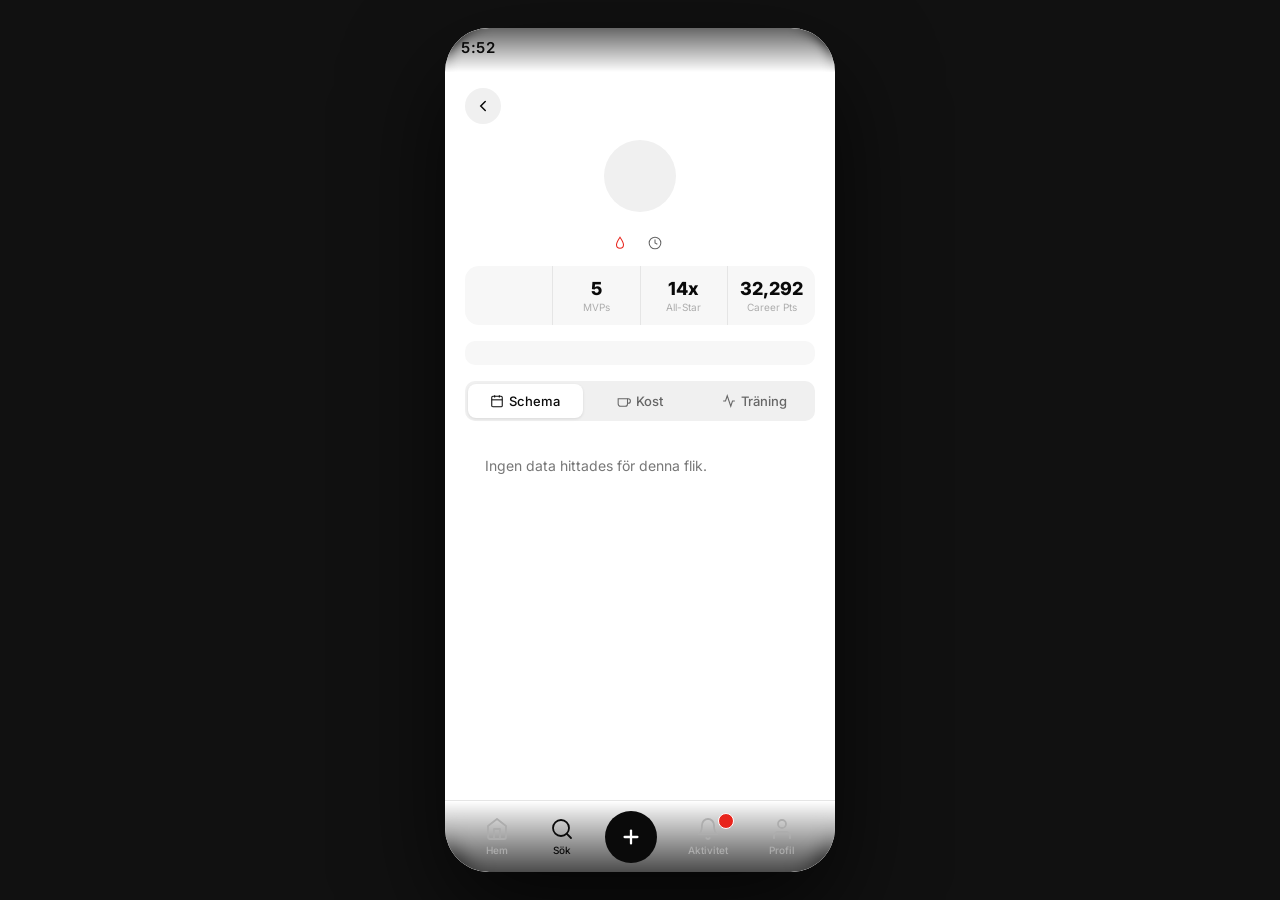
==== commit 2c8ad67a: "Lista på JS Uppdatering av atletlista" ====
--- a/aspire_kod/frontend/atletprofil.html
+++ b/aspire_kod/frontend/atletprofil.html
@@ -30,27 +30,26 @@
       <!-- Atletens topp: avatar, namn, sport -->
       <div class="atlet-topp">
 
-        <div class="atlet-stor-avatar" id="profil-avatar">MJ</div>
-        <div class="atlet-stort-namn" id="profil-namn">Michael Jordan</div>
-        <div class="atlet-stor-sport" id="profil-sport">Basketball</div>
-
+      <div class="atlet-stor-avatar" id="profil-avatar"></div>
+      <div class="atlet-stort-namn" id="profil-namn"></div>
+      <div class="atlet-stor-sport" id="profil-sport"></div>
         <!-- Biometri: kalorier + träning per dag -->
 <div class="bio-rad">
   <div class="bio-post rod">
     <svg viewBox="0 0 24 24"><path d="M12 2c-4 6-6 10-6 13a6 6 0 0 0 12 0c0-3-2-7-6-13z"/></svg>
-    <span id="profil-kalorier">5 000 kcal</span>
+    <span id="profil-kalorier"></span>
   </div>
   <div class="bio-post">
     <svg viewBox="0 0 24 24"><circle cx="12" cy="12" r="10"/><polyline points="12 6 12 12 16 14"/></svg>
-    <span id="profil-traning">5h/dag</span>
+    <span id="profil-traning"></span>
   </div>
 </div>
 
         <!-- Karriärstatistik -->
         <div class="atlet-statistik">
           <div class="atlet-stat-post">
-            <div class="atlet-stat-siffra">6</div>
-            <div class="atlet-stat-etikett">Championships</div>
+            <div class="atlet-stat-siffra"></div>
+            <div class="atlet-stat-etikett"></div>
           </div>
           <div class="atlet-stat-post">
             <div class="atlet-stat-siffra">5</div>
@@ -70,7 +69,7 @@
 
       <!-- Inspirationscitat -->
       <div class="citat-ruta" id="profil-citat">
-        "I've missed more than 9000 shots in my career. I've lost almost 300 games."
+
       </div>
 
       <!-- Flikar: Schema / Kost / Träning -->
@@ -91,7 +90,6 @@
 
       <!-- Schema-lista -->
       <div class="schema-lista" id="profil-innehall">
-
         <div class="schema-post">
           <div class="schema-prick rod"></div>
           <div>
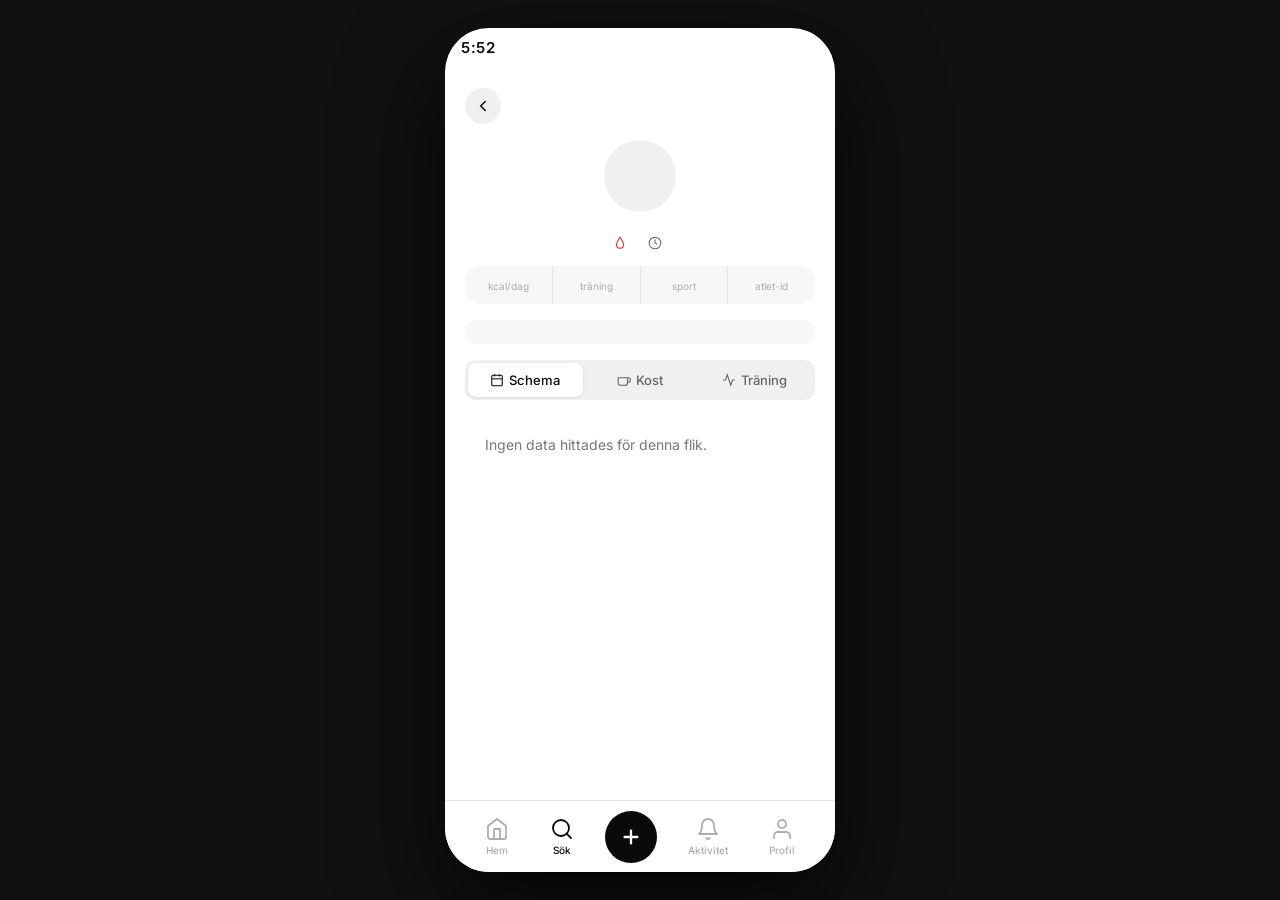
==== commit 2417055e: "Fixade snabbare uppkoppling till atletlistan" ====
--- a/aspire_kod/frontend/atletprofil.html
+++ b/aspire_kod/frontend/atletprofil.html
@@ -6,7 +6,7 @@
   <meta name="apple-mobile-web-app-capable" content="yes">
   <meta name="apple-mobile-web-app-status-bar-style" content="default">
   <meta name="apple-mobile-web-app-title" content="Aspire">
-  <title>Aspire — Michael Jordan</title>
+  <title>Aspire — Atletprofil</title>
   <link href="https://fonts.googleapis.com/css2?family=Inter:wght@400;500;600;700;800;900&display=swap" rel="stylesheet">
   <link rel="stylesheet" href="css/styles.css">
 </head>
@@ -14,65 +14,87 @@
 
   <div class="telefon">
 
-    <!-- ─── STATUSRAD ─── -->
     <div class="statusrad">
       <span class="statusrad-tid"></span>
     </div>
 
-    <!-- ─── RULLNINGSBART INNEHÅLL ─── -->
     <div class="innehall">
 
-      <!-- Tillbaka-knapp → gå tillbaka till söksidan -->
       <a href="sok.html" class="tillbaka-knapp" style="display:flex;">
         <svg viewBox="0 0 24 24"><polyline points="15 18 9 12 15 6"/></svg>
       </a>
 
-      <!-- Atletens topp: avatar, namn, sport -->
       <div class="atlet-topp">
 
-      <div class="atlet-stor-avatar" id="profil-avatar"></div>
-      <div class="atlet-stort-namn" id="profil-namn"></div>
-      <div class="atlet-stor-sport" id="profil-sport"></div>
-        <!-- Biometri: kalorier + träning per dag -->
-<div class="bio-rad">
-  <div class="bio-post rod">
-    <svg viewBox="0 0 24 24"><path d="M12 2c-4 6-6 10-6 13a6 6 0 0 0 12 0c0-3-2-7-6-13z"/></svg>
-    <span id="profil-kalorier"></span>
-  </div>
-  <div class="bio-post">
-    <svg viewBox="0 0 24 24"><circle cx="12" cy="12" r="10"/><polyline points="12 6 12 12 16 14"/></svg>
-    <span id="profil-traning"></span>
-  </div>
-</div>
+        <div class="atlet-stor-avatar" id="profil-avatar"></div>
+        <div class="atlet-stort-namn" id="profil-namn"></div>
+        <div class="atlet-stor-sport" id="profil-sport"></div>
+        
+        <div class="bio-rad">
+          <div class="bio-post rod">
+            <svg viewBox="0 0 24 24"><path d="M12 2c-4 6-6 10-6 13a6 6 0 0 0 12 0c0-3-2-7-6-13z"/></svg>
+            <span id="profil-kalorier"></span>
+          </div>
+          <div class="bio-post">
+            <svg viewBox="0 0 24 24"><circle cx="12" cy="12" r="10"/><polyline points="12 6 12 12 16 14"/></svg>
+            <span id="profil-traning"></span>
+          </div>
+        </div>
 
-        <!-- Karriärstatistik -->
         <div class="atlet-statistik">
           <div class="atlet-stat-post">
             <div class="atlet-stat-siffra"></div>
-            <div class="atlet-stat-etikett"></div>
+            <div class="atlet-stat-etikett">kcal/dag</div>
           </div>
           <div class="atlet-stat-post">
-            <div class="atlet-stat-siffra">5</div>
-            <div class="atlet-stat-etikett">MVPs</div>
+            <div class="atlet-stat-siffra"></div>
+            <div class="atlet-stat-etikett">träning</div>
           </div>
           <div class="atlet-stat-post">
-            <div class="atlet-stat-siffra">14x</div>
-            <div class="atlet-stat-etikett">All-Star</div>
+            <div class="atlet-stat-siffra"></div>
+            <div class="atlet-stat-etikett">sport</div>
           </div>
           <div class="atlet-stat-post">
-            <div class="atlet-stat-siffra">32,292</div>
-            <div class="atlet-stat-etikett">Career Pts</div>
+            <div class="atlet-stat-siffra"></div>
+            <div class="atlet-stat-etikett">atlet-id</div>
           </div>
         </div>
 
       </div>
 
-      <!-- Inspirationscitat -->
-      <div class="citat-ruta" id="profil-citat">
+      <div class="citat-ruta" id="profil-citat"></div>
 
-      </div>
+      <script>
+        (function() {
+          try {
+            const id = new URLSearchParams(window.location.search).get("id") || "1";
+            const sparade = JSON.parse(localStorage.getItem('aspire_alla_atleter')) || [];
+            const atlet = sparade.find(a => a.id == id);
+            if (atlet) {
+              const delar = atlet.namn ? atlet.namn.trim().split(" ") : [];
+              const init = delar.length === 1 ? delar[0].substring(0, 2) : (delar[0][0] + delar[delar.length - 1][0]);
+              
+              document.getElementById("profil-avatar").textContent = atlet.initialer || init.toUpperCase();
+              document.getElementById("profil-namn").textContent = atlet.namn || "";
+              document.getElementById("profil-sport").textContent = atlet.sport || "";
+              document.getElementById("profil-kalorier").textContent = atlet.kcal_per_dag ? atlet.kcal_per_dag + " kcal" : "Saknas";
+              document.getElementById("profil-traning").textContent = atlet.traningstid_timmar ? atlet.traningstid_timmar + "h/dag" : "Saknas";
+              document.getElementById("profil-citat").textContent = atlet.citat || "Ingen motivationstext finns ännu.";
+              document.title = "Aspire — " + (atlet.namn || "Profil");
 
-      <!-- Flikar: Schema / Kost / Träning -->
+              const joints = document.querySelectorAll(".atlet-stat-siffra");
+              const statVarden = [
+                atlet.kcal_per_dag || "-",
+                atlet.traningstid_timmar ? atlet.traningstid_timmar + "h" : "-",
+                atlet.sport || "-",
+                atlet.id || "-"
+              ];
+              joints.forEach((el, i) => { if(el) el.textContent = statVarden[i]; });
+            }
+          } catch(e) { console.error(e); }
+        })();
+      </script>
+
       <div class="flik-rad">
         <button class="flik aktiv" onclick="byttFlik(this, 'schema')">
           <svg viewBox="0 0 24 24"><rect x="3" y="4" width="18" height="18" rx="2"/><line x1="16" y1="2" x2="16" y2="6"/><line x1="8" y1="2" x2="8" y2="6"/><line x1="3" y1="10" x2="21" y2="10"/></svg>
@@ -88,62 +110,10 @@
         </button>
       </div>
 
-      <!-- Schema-lista -->
-      <div class="schema-lista" id="profil-innehall">
-        <div class="schema-post">
-          <div class="schema-prick rod"></div>
-          <div>
-            <div class="schema-tid">06.00</div>
-            <div class="schema-namn">Vakna!</div>
-          </div>
-        </div>
-
-        <div class="schema-post">
-          <div class="schema-prick rod"></div>
-          <div>
-            <div class="schema-tid">06.30–08.00</div>
-            <div class="schema-namn">Gym</div>
-          </div>
-        </div>
-
-        <div class="schema-post">
-          <div class="schema-prick gra"></div>
-          <div>
-            <div class="schema-tid">08.30–09.00</div>
-            <div class="schema-namn">Power Nap</div>
-            <div class="schema-beskrivning">| Samla energi för dagen!</div>
-          </div>
-        </div>
-
-        <div class="schema-post">
-          <div class="schema-prick gra"></div>
-          <div>
-            <div class="schema-tid">09.00–09.45</div>
-            <div class="schema-namn">Välförtjänt frukost</div>
-          </div>
-        </div>
-
-        <div class="schema-post">
-          <div class="schema-prick rod"></div>
-          <div>
-            <div class="schema-tid">10.00–11.30</div>
-            <div class="schema-namn">Lagträning</div>
-          </div>
-        </div>
-
-        <div class="schema-post">
-          <div class="schema-prick gra"></div>
-          <div>
-            <div class="schema-tid">12.00–12.45</div>
-            <div class="schema-namn">Lunch med laget</div>
-          </div>
-        </div>
-
-      </div>
+      <div class="schema-lista" id="profil-innehall"></div>
 
     </div>
 
-    <!-- ─── NAVBAR — SÖK ÄR AKTIV (kom hit från söksidan) ─── -->
     <nav class="navbar">
       <a href="hem.html" class="nav-knapp">
         <svg viewBox="0 0 24 24"><path d="M3 9l9-7 9 7v11a2 2 0 0 1-2 2H5a2 2 0 0 1-2-2z"/><polyline points="9 22 9 12 15 12 15 22"/></svg>
@@ -169,7 +139,7 @@
 
   </div>
 
-<script src="../javascript/app.js"></script>
+<script src="javascript/app.js"></script>
 <script src="javascript/statusbar.js"></script>
 </body>
-</html>
+</html>
--- a/aspire_kod/frontend/css/styles.css
+++ b/aspire_kod/frontend/css/styles.css
@@ -158,7 +158,6 @@
 /* Aktiv med ram (används på Sök och Streaks) */
 .nav-knapp.aktiv-ram {
   color: #0A0A0A;
-  border: 1.5px solid #0A0A0A;
 }
 
 /* Plus-knapp i mitten */
@@ -193,7 +192,6 @@
   right: 4px;
   width: 16px;
   height: 16px;
-  background: #E8241C;
   border-radius: 50%;
   border: 1.5px solid white;
 
@@ -976,6 +974,8 @@
   padding: 16px;
 }
 
+
+
 .kalori-etikett { font-size: 12px; color: #ADADAD; margin-bottom: 4px; }
 .kalori-siffra  { font-size: 32px; font-weight: 800; color: #0A0A0A; letter-spacing: -1px; }
 .kalori-enhet   { font-size: 13px; color: #ADADAD; }
@@ -1103,6 +1103,35 @@
   stroke-linecap: round;
 }
 
+/* ─────────────────────────────────────────────────────
+   KRYSSKNAPP FÖR ATT TA BORT MÅLTIDER
+───────────────────────────────────────────────────── */
+.ta-bort-knapp {
+  background: none;
+  border: none;
+  cursor: pointer;
+  padding: 6px;
+  margin-left: 4px;
+  display: flex;
+  align-items: center;
+  justify-content: center;
+  color: #ADADAD; /* Ljusgrå som standard */
+  transition: color 0.2s ease;
+}
+
+.ta-bort-knapp svg {
+  width: 18px;
+  height: 18px;
+  stroke: currentColor;
+  stroke-width: 2.5;
+  stroke-linecap: round;
+}
+
+.ta-bort-knapp:hover,
+.ta-bort-knapp:active {
+  color: #E8241C; /* Blir röd när man klickar/hovrar */
+}
+
 .maltider-lista { padding: 0 20px 20px 20px; }
 
 .maltid-post {
@@ -1288,9 +1317,6 @@
   font-size: 14px;
   font-weight: 600;
   color: white;
-
-  background: linear-gradient(to bottom, rgba(0,0,0,0.6), rgba(0,0,0,0));
-  backdrop-filter: blur(6px);
 }
 
 .statusrad-tid {
@@ -1312,9 +1338,6 @@
   z-index: 1000;
 
   padding: 10px 20px calc(env(safe-area-inset-bottom) + 10px) 20px;
-
-  background: linear-gradient(to top, rgba(0,0,0,0.7), rgba(0,0,0,0));
-  backdrop-filter: blur(10px);
 
   display: flex;
   justify-content: space-around;
@@ -1332,3 +1355,351 @@
 #wifi-icon[data-strength="2"] .bar1,
 #wifi-icon[data-strength="2"] .bar2 { opacity: 1; }
 #wifi-icon[data-strength="3"] .bar { opacity: 1; }
+
+/* ─────────────────────────────────────────────────────
+   14. UPPDATERAD VERSION AV AKTVITETET
+───────────────────────────────────────────────────── */
+/* Flikarna där man byter mellan Kalender och Statistik */
+.akt-flikar {
+  display: flex;
+  background-color: #F0F0F0;
+  border-radius: 12px;
+  padding: 4px;
+  margin-top: 0px;
+  margin-bottom: 24px;
+  margin-left: 20px;
+  margin-right: 20px;
+}
+
+.akt-flik {
+  flex: 1; /* Gör så knapparna tar lika mycket plats */
+  padding-top: 10px;
+  padding-bottom: 10px;
+  font-size: 14px;
+  font-weight: 600;
+  color: #666666;
+  background-color: transparent;
+  border: none;
+  border-radius: 8px;
+  cursor: pointer;
+  transition: 0.2s; /* Enkel animation när man hovrar */
+}
+
+/* Den fliken som är vald just nu */
+.akt-flik.aktiv {
+  background-color: #FFFFFF;
+  color: #0A0A0A;
+  box-shadow: 0px 2px 8px rgba(0, 0, 0, 0.05);
+}
+
+/* Gör så att sidorna tonar in snyggt när man byter */
+.akt-vy {
+  display: block;
+  animation: tona-in 0.3s ease;
+}
+
+/* Gömmer den sidan man inte tittar på */
+.akt-vy.dold {
+  display: none;
+}
+
+/* Min egen animation för att visa fliken */
+@keyframes tona-in {
+  from {
+    opacity: 0;
+  }
+  to {
+    opacity: 1;
+  }
+}
+
+/* Navigeringen för månader */
+.kal-nav {
+  display: flex;
+  justify-content: space-between;
+  align-items: center;
+  padding-left: 20px;
+  padding-right: 20px;
+  margin-bottom: 16px;
+}
+
+.kal-pil {
+  background-color: #F7F7F7;
+  border: none;
+  border-radius: 50%;
+  width: 36px;
+  height: 36px;
+  display: flex;
+  align-items: center;
+  justify-content: center;
+  cursor: pointer;
+}
+
+.kal-pil:hover {
+  background-color: #E5E5E5;
+}
+
+.kal-manad {
+  font-size: 16px;
+  font-weight: 700;
+  color: #0A0A0A;
+}
+
+/* Namnen på dagarna (Mån, Tis osv) */
+.kal-dagnamn {
+  display: grid;
+  grid-template-columns: repeat(7, 1fr); /* Mycket snyggare och renare! */
+  text-align: center;
+  font-size: 12px;
+  font-weight: 600;
+  color: #ADADAD;
+  margin-left: 20px;
+  margin-right: 20px;
+  margin-bottom: 12px;
+}
+
+/* Rutorna för datumen */
+.kal-rutor {
+  display: grid;
+  grid-template-columns: repeat(7, 1fr); /* Samma här! */
+  gap: 8px;
+  margin-left: 20px;
+  margin-right: 20px;
+  margin-bottom: 24px;
+}
+
+.kal-ruta {
+  height: 42px; 
+  display: flex;
+  align-items: center;
+  justify-content: center;
+  font-size: 14px;
+  font-weight: 600;
+  color: #0A0A0A;
+  background-color: #F7F7F7;
+  border-radius: 50%;
+  cursor: pointer;
+  transition: 0.2s ease;
+}
+
+/* Om rutan är tom ska den inte synas eller gå att klicka på */
+.kal-ruta.tom {
+  background-color: transparent;
+  cursor: default;
+}
+
+.kal-ruta.idag {
+  border: 2px solid #0A0A0A;
+  background-color: #FFFFFF;
+}
+
+.kal-ruta.aktiv {
+  background-color: #E8241C;
+  color: #FFFFFF;
+  border: 1px solid #E8241C;
+}
+
+/* Hover-effekt för vanliga rutor */
+.kal-ruta:hover {
+  transform: scale(1.02);
+  box-shadow: 0px 4px 10px rgba(0, 0, 0, 0.15);
+}
+
+/* Tomma rutor ska INTE ha hover-effekt */
+.kal-ruta.tom:hover {
+  transform: none;
+  box-shadow: none;
+}
+
+
+/* Streaken under kalendern */
+.kal-streak-rad {
+  display: flex;
+  align-items: center;
+  justify-content: center;
+  gap: 8px;
+  font-size: 14px;
+  font-weight: 600;
+  color: #666666;
+  margin-bottom: 24px;
+}
+
+.kal-streak-rad strong {
+  color: #0A0A0A;
+  font-weight: 800;
+}
+
+/* Habit score cirkeln */
+.statistik-cirkel-rad {
+  display: flex;
+  flex-direction: column;
+  align-items: center;
+  margin-bottom: 32px;
+}
+
+.statistik-cirkel-omslag {
+  position: relative;
+  width: 140px;
+  height: 140px;
+}
+
+/* Placerar texten exakt i mitten av cirkeln */
+.statistik-ring-text {
+  position: absolute;
+  top: 0px;
+  left: 0px;
+  right: 0px;
+  bottom: 0px;
+  display: flex;
+  align-items: center;
+  justify-content: center;
+  font-size: 32px;
+  font-weight: 800;
+  color: #0A0A0A;
+}
+
+.statistik-cirkel-etikett {
+  margin-top: 12px;
+  font-size: 14px;
+  font-weight: 600;
+  color: #666666;
+}
+
+/* Stapeldiagrammet */
+.statistik-staplar-rubrik {
+  font-size: 16px;
+  font-weight: 700;
+  color: #0A0A0A;
+  margin-left: 20px;
+  margin-right: 20px;
+  margin-bottom: 16px;
+}
+
+.statistik-staplar {
+  display: flex;
+  align-items: flex-end; /* Sätter staplarna i botten */
+  gap: 8px;
+  height: 120px;
+  margin-left: 20px;
+  margin-right: 20px;
+  margin-bottom: 8px;
+}
+
+.statistik-stapel {
+  flex: 1;
+  border-top-left-radius: 6px;
+  border-top-right-radius: 6px;
+  /* Enkel animation för när stapeln växer */
+  transition: height 0.8s ease;
+  display: flex;
+  justify-content: center;
+  padding-top: 4px;
+  font-size: 11px;
+  font-weight: 700;
+  overflow: hidden;
+}
+
+.statistik-stapel.nuvarande {
+  background-color: #0A0A0A;
+  color: white;
+}
+
+.statistik-stapel.aldre {
+  background-color: #E5E5E5;
+  color: #666666;
+}
+
+.statistik-staplar-etiketter {
+  display: flex;
+  justify-content: space-between;
+  margin-left: 20px;
+  margin-right: 20px;
+  margin-bottom: 32px;
+  font-size: 12px;
+  font-weight: 600;
+  color: #ADADAD;
+}
+
+/* Lådorna för aktuell streak osv i botten */
+.stat-grid {
+  display: grid;
+  /* Två kolumner som är lika stora */
+  grid-template-columns: 1fr 1fr;
+  gap: 12px;
+  margin-left: 20px;
+  margin-right: 20px;
+}
+
+.stat-card {
+  background-color: #F7F7F7;
+  border-radius: 16px;
+  padding: 16px;
+}
+
+.stat-card-ikon {
+  margin-bottom: 12px;
+  width: 24px;
+  height: 24px;
+}
+
+.stat-card-titel {
+  font-size: 13px;
+  font-weight: 600;
+  color: #666666;
+  margin-bottom: 4px;
+}
+
+.stat-card-varde {
+  font-size: 20px;
+  font-weight: 800;
+  color: #0A0A0A;
+}
+
+.stat-card-enhet {
+  font-size: 14px;
+  font-weight: 600;
+  color: #ADADAD;
+}
+
+/* ========================================== */
+/* KNAPPEN FÖR ATT NOLLSTÄLLA STREAKS         */
+/* ========================================== */
+
+/* Lådan som centrerar knappen under kalendern */
+.reset-omslag {
+  display: flex;
+  justify-content: center;
+  margin-top: 10px;
+  margin-bottom: 24px;
+}
+
+/* Själva knappen */
+.reset-knapp {
+  display: flex;
+  align-items: center;
+  gap: 8px; /* Mellanrum mellan papperskorgen och texten */
+  background-color: transparent; 
+  color: #E8241C; /* Röd text för att visa att den raderar saker */
+  border: 1px solid #E8241C; /* Röd ram */
+  padding-top: 8px;
+  padding-bottom: 8px;
+  padding-left: 16px;
+  padding-right: 16px;
+  border-radius: 8px;
+  font-size: 14px;
+  font-weight: 600;
+  cursor: pointer;
+  transition: 0.2s ease;
+}
+
+/* Storlek på papperskorg-ikonen (SVG) inuti knappen */
+.reset-knapp svg {
+  width: 16px;
+  height: 16px;
+}
+
+/* När man drar musen över knappen fylls den i med rött */
+.reset-knapp:hover {
+  background-color: #E8241C;
+  color: #FFFFFF;
+}
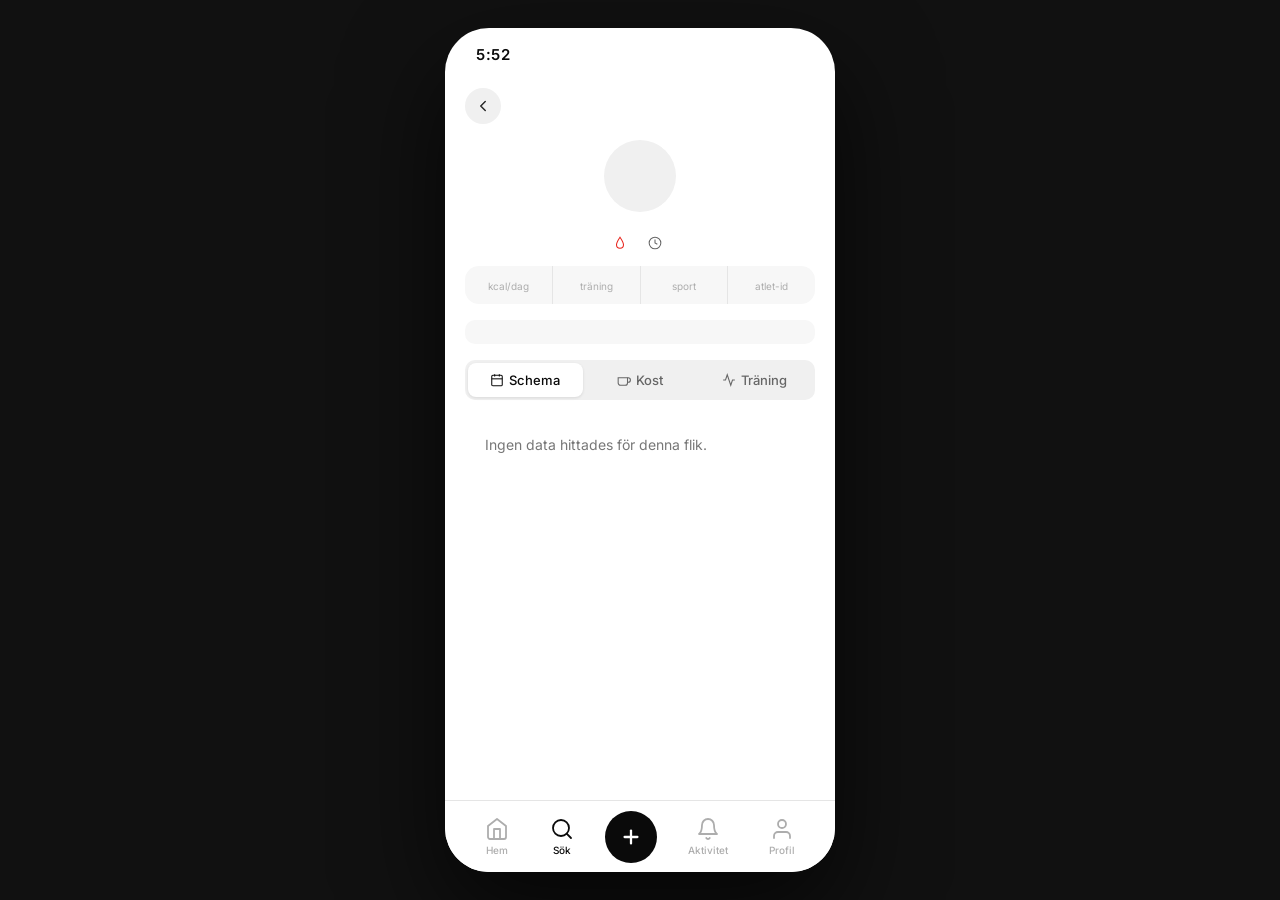
==== commit c2653b13: "ta bort inline CSS och JavaScript från alla HTML All JavaScript som tidigare låg som <script>-block " ====
--- a/aspire_kod/frontend/atletprofil.html
+++ b/aspire_kod/frontend/atletprofil.html
@@ -20,7 +20,7 @@
 
     <div class="innehall">
 
-      <a href="sok.html" class="tillbaka-knapp" style="display:flex;">
+      <a href="sok.html" class="tillbaka-knapp">
         <svg viewBox="0 0 24 24"><polyline points="15 18 9 12 15 6"/></svg>
       </a>
 
@@ -64,47 +64,16 @@
 
       <div class="citat-ruta" id="profil-citat"></div>
 
-      <script>
-        (function() {
-          try {
-            const id = new URLSearchParams(window.location.search).get("id") || "1";
-            const sparade = JSON.parse(localStorage.getItem('aspire_alla_atleter')) || [];
-            const atlet = sparade.find(a => a.id == id);
-            if (atlet) {
-              const delar = atlet.namn ? atlet.namn.trim().split(" ") : [];
-              const init = delar.length === 1 ? delar[0].substring(0, 2) : (delar[0][0] + delar[delar.length - 1][0]);
-              
-              document.getElementById("profil-avatar").textContent = atlet.initialer || init.toUpperCase();
-              document.getElementById("profil-namn").textContent = atlet.namn || "";
-              document.getElementById("profil-sport").textContent = atlet.sport || "";
-              document.getElementById("profil-kalorier").textContent = atlet.kcal_per_dag ? atlet.kcal_per_dag + " kcal" : "Saknas";
-              document.getElementById("profil-traning").textContent = atlet.traningstid_timmar ? atlet.traningstid_timmar + "h/dag" : "Saknas";
-              document.getElementById("profil-citat").textContent = atlet.citat || "Ingen motivationstext finns ännu.";
-              document.title = "Aspire — " + (atlet.namn || "Profil");
-
-              const joints = document.querySelectorAll(".atlet-stat-siffra");
-              const statVarden = [
-                atlet.kcal_per_dag || "-",
-                atlet.traningstid_timmar ? atlet.traningstid_timmar + "h" : "-",
-                atlet.sport || "-",
-                atlet.id || "-"
-              ];
-              joints.forEach((el, i) => { if(el) el.textContent = statVarden[i]; });
-            }
-          } catch(e) { console.error(e); }
-        })();
-      </script>
-
       <div class="flik-rad">
-        <button class="flik aktiv" onclick="byttFlik(this, 'schema')">
+        <button class="flik aktiv">
           <svg viewBox="0 0 24 24"><rect x="3" y="4" width="18" height="18" rx="2"/><line x1="16" y1="2" x2="16" y2="6"/><line x1="8" y1="2" x2="8" y2="6"/><line x1="3" y1="10" x2="21" y2="10"/></svg>
           Schema
         </button>
-        <button class="flik" onclick="byttFlik(this, 'kost')">
+        <button class="flik">
           <svg viewBox="0 0 24 24"><path d="M18 8h1a4 4 0 0 1 0 8h-1"/><path d="M2 8h16v9a4 4 0 0 1-4 4H6a4 4 0 0 1-4-4V8z"/></svg>
           Kost
         </button>
-        <button class="flik" onclick="byttFlik(this, 'traning')">
+        <button class="flik">
           <svg viewBox="0 0 24 24"><polyline points="22 12 18 12 15 21 9 3 6 12 2 12"/></svg>
           Träning
         </button>
@@ -141,5 +110,6 @@
 
 <script src="javascript/app.js"></script>
 <script src="javascript/statusbar.js"></script>
+<script src="javascript/atletprofil.js"></script>
 </body>
 </html>
--- a/aspire_kod/frontend/css/styles.css
+++ b/aspire_kod/frontend/css/styles.css
@@ -1321,6 +1321,8 @@
 
 .statusrad-tid {
   letter-spacing: 0.5px;
+  padding-left: 15px;
+  padding-top: 15px;
 }
 
 .statusrad-ikoner {
@@ -1702,4 +1704,1046 @@
 .reset-knapp:hover {
   background-color: #E8241C;
   color: #FFFFFF;
+}
+
+.laddnings-spinner {
+  width: 14px;
+  height: 14px;
+  border: 2px solid rgba(255,255,255,0.4);
+  border-top-color: white;
+  border-radius: 50%;
+  display: inline-block;
+  animation: snurra 0.7s linear infinite;
+  vertical-align: middle;
+  margin-right: 6px;
+}
+
+@keyframes snurra {
+  to { transform: rotate(360deg); }
+}
+
+/* ─────────────────────────────────────────────────────
+   INTEGRITETSPOLICY
+───────────────────────────────────────────────────── */
+
+.integritet-sida {
+  min-height: 100vh;
+  background: #FAFAFA;
+  padding: 0 0 48px 0;
+}
+
+.integritet-header {
+  display: flex;
+  align-items: center;
+  gap: 12px;
+  padding: 56px 20px 20px;
+  background: #fff;
+  border-bottom: 1px solid #F0F0F0;
+  position: sticky;
+  top: 0;
+  z-index: 10;
+}
+
+.integritet-rubrik {
+  font-size: 20px;
+  font-weight: 800;
+  color: #0A0A0A;
+}
+
+.integritet-innehall {
+  padding: 24px 20px;
+  max-width: 600px;
+  margin: 0 auto;
+}
+
+.integritet-uppdaterad {
+  font-size: 12px;
+  color: #ADADAD;
+  margin-bottom: 24px;
+}
+
+.integritet-ingress {
+  font-size: 15px;
+  color: #2A2A2A;
+  line-height: 1.7;
+  margin-bottom: 28px;
+  padding: 16px;
+  background: #F7F7F7;
+  border-radius: 12px;
+}
+
+.integritet-sektion {
+  margin-bottom: 28px;
+}
+
+.integritet-sektion h2 {
+  font-size: 16px;
+  font-weight: 700;
+  color: #0A0A0A;
+  margin: 0 0 8px 0;
+}
+
+.integritet-sektion p,
+.integritet-sektion li {
+  font-size: 14px;
+  color: #4A4A4A;
+  line-height: 1.7;
+  margin: 0 0 6px 0;
+}
+
+.integritet-sektion ul {
+  padding-left: 18px;
+  margin: 6px 0;
+}
+
+.integritet-kontakt {
+  background: #F0F0F0;
+  border-radius: 16px;
+  padding: 16px;
+  margin-top: 12px;
+}
+
+.integritet-kontakt p {
+  font-size: 13px;
+  color: #4A4A4A;
+  margin: 0;
+  line-height: 1.6;
+}
+
+.integritet-kontakt a {
+  color: #0A0A0A;
+  font-weight: 600;
+  text-decoration: none;
+}
+
+/* ─────────────────────────────────────────────────────
+   GDPR-KRYSSRUTA (registreringssidan)
+───────────────────────────────────────────────────── */
+
+.gdpr-rad {
+  display: flex;
+  align-items: flex-start;
+  gap: 10px;
+  margin-bottom: 16px;
+}
+
+.gdpr-kryssruta {
+  width: 18px;
+  height: 18px;
+  margin-top: 2px;
+  accent-color: #0A0A0A;
+  flex-shrink: 0;
+  cursor: pointer;
+}
+
+.gdpr-etikett {
+  font-size: 13px;
+  color: #4A4A4A;
+  line-height: 1.5;
+  cursor: pointer;
+}
+
+.gdpr-lank {
+  color: #0A0A0A;
+  font-weight: 600;
+  text-decoration: underline;
+}
+
+.faltfel {
+  font-size: 12px;
+  color: #E8241C;
+  margin-top: -8px;
+  margin-bottom: 10px;
+}
+
+/*radwrea konto*/
+
+.radera-konto-knapp {
+  display: flex;
+  align-items: center;
+  justify-content: center;
+  gap: 10px;
+  width: calc(100% - 40px);
+  margin: 8px 20px 0;
+  padding: 15px;
+  background: #FEF2F2;
+  color: #EF4444;
+  border: none;
+  border-radius: 16px;
+  font-family: 'Inter', sans-serif;
+  font-size: 15px;
+  font-weight: 700;
+  cursor: pointer;
+  transition: background 0.2s;
+}
+
+.radera-konto-knapp:hover {
+  background: #FEE2E2;
+}
+
+.radera-konto-knapp svg {
+  width: 18px;
+  height: 18px;
+  fill: none;
+  stroke: currentColor;
+  stroke-width: 2;
+  stroke-linecap: round;
+  stroke-linejoin: round;
+}
+
+.integritet-lank-rad {
+  margin-bottom: 16px;
+}
+
+.integritet-lank-registrera {
+  font-size: 13px;
+  color: #ADADAD;
+  text-decoration: underline;
+}
+
+.integritet-sida {
+  overflow-y: scroll;
+  height: 100vh;
+}
+
+/* ─────────────────────────────────────────────────────
+   TRÄNINGSDAGBOK
+───────────────────────────────────────────────────── */
+
+.traning-formular {
+  display: flex;
+  flex-direction: column;
+  gap: 10px;
+  padding: 0 20px;
+  margin-bottom: 8px;
+}
+
+.traning-input {
+  width: 100%;
+  padding: 14px 16px;
+  border: 1.5px solid #E5E5E5;
+  border-radius: 14px;
+  font-family: 'Inter', sans-serif;
+  font-size: 15px;
+  color: #0A0A0A;
+  background: #FAFAFA;
+  box-sizing: border-box;
+  outline: none;
+}
+
+.traning-input:focus {
+  border-color: #0A0A0A;
+  background: #fff;
+}
+
+.traning-rad {
+  display: flex;
+  gap: 8px;
+}
+
+.traning-falt {
+  display: flex;
+  flex-direction: column;
+  flex: 1;
+  gap: 4px;
+}
+
+.traning-etikett {
+  font-size: 11px;
+  font-weight: 600;
+  color: #ADADAD;
+  text-transform: uppercase;
+  letter-spacing: 0.5px;
+}
+
+.traning-input-liten {
+  width: 100%;
+  padding: 10px 8px;
+  border: 1.5px solid #E5E5E5;
+  border-radius: 10px;
+  font-family: 'Inter', sans-serif;
+  font-size: 14px;
+  color: #0A0A0A;
+  background: #FAFAFA;
+  box-sizing: border-box;
+  outline: none;
+  text-align: center;
+}
+
+.traning-input-liten:focus {
+  border-color: #0A0A0A;
+  background: #fff;
+}
+
+.traning-ovning-sektion {
+  margin-top: 4px;
+}
+
+.ovningar-lista {
+  padding: 0 20px;
+  display: flex;
+  flex-direction: column;
+  gap: 8px;
+  margin-top: 8px;
+}
+
+.ovning-rad {
+  display: flex;
+  align-items: center;
+  justify-content: space-between;
+  background: #F7F7F7;
+  border-radius: 12px;
+  padding: 12px 14px;
+}
+
+.ovning-info {
+  display: flex;
+  flex-direction: column;
+  gap: 2px;
+}
+
+.ovning-namn {
+  font-size: 14px;
+  font-weight: 700;
+  color: #0A0A0A;
+}
+
+.ovning-detaljer {
+  font-size: 12px;
+  color: #ADADAD;
+}
+
+.traning-historik {
+  padding: 0 20px;
+  display: flex;
+  flex-direction: column;
+  gap: 12px;
+}
+
+.traning-kort {
+  background: #F7F7F7;
+  border-radius: 16px;
+  padding: 16px;
+  display: flex;
+  flex-direction: column;
+  gap: 8px;
+}
+
+.traning-kort-header {
+  display: flex;
+  justify-content: space-between;
+  align-items: center;
+  margin-bottom: 4px;
+}
+
+.traning-kort-namn {
+  font-size: 15px;
+  font-weight: 700;
+  color: #0A0A0A;
+}
+
+.traning-kort-datum {
+  font-size: 12px;
+  color: #ADADAD;
+}
+
+.historik-ovning {
+  display: flex;
+  flex-direction: column;
+  gap: 2px;
+  padding: 8px 0;
+  border-top: 1px solid #EBEBEB;
+}
+
+.historik-ovning-namn {
+  font-size: 13px;
+  font-weight: 600;
+  color: #0A0A0A;
+}
+
+.historik-ovning-detalj {
+  font-size: 12px;
+  color: #ADADAD;
+}
+
+.traning-tom {
+  font-size: 14px;
+  color: #ADADAD;
+  padding: 16px 0;
+}
+
+/* ─────────────────────────────────────────────────────
+   TRÄNINGSDAGBOK GENVÄG (profil.html)
+───────────────────────────────────────────────────── */
+
+.traning-genvag {
+  display: flex;
+  align-items: center;
+  gap: 10px;
+  padding: 14px 20px;
+  background: #F7F7F7;
+  border-radius: 16px;
+  margin: 0 20px 8px;
+  text-decoration: none;
+  color: #0A0A0A;
+  font-size: 15px;
+  font-weight: 600;
+}
+
+.traning-genvag svg {
+  width: 18px;
+  height: 18px;
+  fill: none;
+  stroke: #0A0A0A;
+  stroke-width: 2;
+  stroke-linecap: round;
+  stroke-linejoin: round;
+}
+
+.traning-genvag-pil {
+  margin-left: auto;
+  stroke: #ADADAD !important;
+}
+
+.tillbaka-knapp {
+  display: flex;
+}
+
+/*Hem*/
+  .laddar { display: flex; align-items: center; justify-content: center; padding: 40px; color: #ADADAD; font-size: 14px; }
+  .valj-atlet-skarm { display: flex; flex-direction: column; align-items: center; justify-content: center; padding: 40px 24px; text-align: center; gap: 16px; }
+  .valj-atlet-titel { font-size: 18px; font-weight: 700; color: #0A0A0A; }
+  .valj-atlet-beskrivning { font-size: 14px; color: #ADADAD; line-height: 1.5; }
+  .valj-atlet-knapp { background: #0A0A0A; color: white; border: none; border-radius: 12px; padding: 14px 28px; font-size: 15px; font-weight: 600; font-family: 'Inter', sans-serif; cursor: pointer; text-decoration: none; display: inline-block; }
+  .bocka-knapp { width: 28px; height: 28px; border-radius: 50%; border: 2px solid #E5E5E5; background: none; cursor: pointer; flex-shrink: 0; display: flex; align-items: center; justify-content: center; transition: all 0.2s ease; }
+  .bocka-knapp svg { width: 14px; height: 14px; fill: none; stroke: transparent; stroke-width: 2.5; stroke-linecap: round; stroke-linejoin: round; }
+  .bocka-knapp.klar { background: #0A0A0A; border-color: #0A0A0A; }
+  .bocka-knapp.klar svg { stroke: white; }
+  .aktivitet-rad.avbockad { opacity: 0.45; }
+  .progress-omslag { padding: 12px 20px 4px 20px; }
+  .progress-info { display: flex; justify-content: space-between; margin-bottom: 6px; }
+  .progress-text { font-size: 12px; color: #ADADAD; }
+  .progress-procent { font-size: 12px; font-weight: 700; color: #0A0A0A; }
+  .progress-bar { height: 4px; background: #F0F0F0; border-radius: 2px; overflow: hidden; }
+  .progress-fill { height: 100%; background: #0A0A0A; border-radius: 2px; transition: width 0.5s ease; }
+  .byt-atlet-rad { display: flex; align-items: center; justify-content: space-between; padding: 14px 20px; border-top: 1px solid #F0F0F0; text-decoration: none; cursor: pointer; }
+  .byt-atlet-rad span { font-size: 14px; color: #ADADAD; }
+  .byt-atlet-rad svg { width: 14px; height: 14px; fill: none; stroke: #ADADAD; stroke-width: 2; stroke-linecap: round; }
+
+  .aktivitet-ikon-bild {
+  opacity: 0.6;
+}
+
+.faltfel {
+  font-size: 12px;
+  color: #E8241C;
+  margin-top: -8px;
+  margin-bottom: 10px;
+  display: none;
+}
+ 
+    /* ── INSTÄLLNINGAR-SPECIFIK CSS ── */
+ 
+    .inst-rubrik {
+      font-size: 22px;
+      font-weight: 800;
+      color: #0A0A0A;
+      flex: 1;
+      padding-left: 50px;
+      padding-top: 10px;
+    }
+ 
+    .tillbaka-knapp {
+      width: 36px;
+      height: 36px;
+      background: #F0F0F0;
+      border: none;
+      border-radius: 50%;
+      cursor: pointer;
+      display: flex;
+      align-items: center;
+      justify-content: center;
+      text-decoration: none;
+    }
+ 
+    .tillbaka-knapp svg {
+      width: 18px;
+      height: 18px;
+      fill: none;
+      stroke: #2A2A2A;
+      stroke-width: 2;
+      stroke-linecap: round;
+      stroke-linejoin: round;
+    }
+ 
+    /* ── PROFILAVATAR (stor) ── */
+    .stor-avatar {
+      width: 72px;
+      height: 72px;
+      background: linear-gradient(135deg, #0A0A0A 0%, #3A3A3A 100%);
+      border-radius: 18px;
+      display: flex;
+      align-items: center;
+      justify-content: center;
+      font-size: 26px;
+      font-weight: 800;
+      color: white;
+      letter-spacing: -1px;
+      margin: 0 auto 6px auto;
+    }
+ 
+    .avatar-namn {
+      font-size: 16px;
+      font-weight: 700;
+      color: #0A0A0A;
+      text-align: center;
+    }
+ 
+    .avatar-epost {
+      font-size: 12px;
+      font-weight: 400;
+      color: #ADADAD;
+      text-align: center;
+      margin-top: 2px;
+    }
+ 
+    .avatar-sektion {
+      padding: 4px 20px 20px;
+      display: flex;
+      flex-direction: column;
+      align-items: center;
+    }
+ 
+    /* ── INMATNINGSKORT ── */
+    .inst-kort {
+      background: #F7F7F7;
+      border-radius: 16px;
+      margin: 0 20px 12px;
+      overflow: hidden;
+    }
+ 
+    .inst-rad {
+      display: flex;
+      align-items: center;
+      padding: 14px 16px;
+      gap: 12px;
+      position: relative;
+    }
+ 
+    .inst-rad + .inst-rad {
+      border-top: 1px solid #EBEBEB;
+    }
+ 
+    .inst-rad-ikon {
+      width: 34px;
+      height: 34px;
+      border-radius: 8px;
+      display: flex;
+      align-items: center;
+      justify-content: center;
+      flex-shrink: 0;
+    }
+ 
+    .inst-rad-ikon svg {
+      width: 16px;
+      height: 16px;
+      fill: none;
+      stroke: white;
+      stroke-width: 2;
+      stroke-linecap: round;
+      stroke-linejoin: round;
+    }
+ 
+    .ikon-svart { background: #0A0A0A; }
+    .ikon-bla   { background: #3B82F6; }
+    .ikon-lila  { background: #8B5CF6; }
+    .ikon-gron  { background: #22C55E; }
+    .ikon-orange{ background: #F97316; }
+    .ikon-rod   { background: #EF4444; }
+ 
+    .inst-rad-text {
+      flex: 1;
+      min-width: 0;
+    }
+ 
+    .inst-rad-etikett {
+      font-size: 11px;
+      font-weight: 600;
+      color: #ADADAD;
+      text-transform: uppercase;
+      letter-spacing: 0.5px;
+      margin-bottom: 2px;
+    }
+ 
+    .inst-rad-varde {
+      font-size: 15px;
+      font-weight: 600;
+      color: #0A0A0A;
+      white-space: nowrap;
+      overflow: hidden;
+      text-overflow: ellipsis;
+    }
+ 
+    .inst-rad-varde.platshallare {
+      color: #ADADAD;
+      font-weight: 400;
+    }
+ 
+    .inst-radknapp {
+      background: none;
+      border: none;
+      cursor: pointer;
+      padding: 6px;
+      border-radius: 8px;
+      display: flex;
+      align-items: center;
+      color: #ADADAD;
+      transition: background 0.15s;
+    }
+ 
+    .inst-radknapp:hover {
+      background: #EBEBEB;
+    }
+ 
+    .inst-radknapp svg {
+      width: 16px;
+      height: 16px;
+      fill: none;
+      stroke: currentColor;
+      stroke-width: 2;
+      stroke-linecap: round;
+      stroke-linejoin: round;
+    }
+ 
+    /* ── BMI-KORT ── */
+    .bmi-visning {
+      background: #F7F7F7;
+      border-radius: 16px;
+      margin: 0 20px 12px;
+      padding: 18px 16px 16px;
+    }
+ 
+    .bmi-rader {
+      display: flex;
+      gap: 10px;
+      margin-bottom: 14px;
+    }
+ 
+    .bmi-inmatning {
+      flex: 1;
+      background: white;
+      border: 1.5px solid #E5E5E5;
+      border-radius: 12px;
+      padding: 10px 14px;
+      display: flex;
+      flex-direction: column;
+      gap: 2px;
+      cursor: pointer;
+      transition: border-color 0.2s;
+    }
+ 
+    .bmi-inmatning:focus-within {
+      border-color: #0A0A0A;
+    }
+ 
+    .bmi-inmatning label {
+      font-size: 10px;
+      font-weight: 700;
+      color: #ADADAD;
+      text-transform: uppercase;
+      letter-spacing: 0.5px;
+    }
+ 
+    .bmi-inmatning input {
+      border: none;
+      outline: none;
+      background: none;
+      font-family: 'Inter', sans-serif;
+      font-size: 20px;
+      font-weight: 700;
+      color: #0A0A0A;
+      width: 100%;
+    }
+ 
+    .bmi-inmatning .enhet {
+      font-size: 12px;
+      font-weight: 500;
+      color: #ADADAD;
+    }
+ 
+    .bmi-resultat {
+      background: white;
+      border-radius: 12px;
+      padding: 14px 16px;
+      display: flex;
+      align-items: center;
+      justify-content: space-between;
+    }
+ 
+    .bmi-siffra {
+      font-size: 34px;
+      font-weight: 800;
+      color: #0A0A0A;
+      line-height: 1;
+    }
+ 
+    .bmi-kategori {
+      font-size: 13px;
+      font-weight: 600;
+      margin-top: 3px;
+    }
+ 
+    .bmi-skala {
+      display: flex;
+      flex-direction: column;
+      align-items: flex-end;
+      gap: 4px;
+    }
+ 
+    .bmi-bar-wrap {
+      width: 110px;
+      height: 8px;
+      border-radius: 4px;
+      background: linear-gradient(90deg, #3B82F6 0%, #22C55E 30%, #F59E0B 65%, #EF4444 100%);
+      position: relative;
+    }
+ 
+    .bmi-pil {
+      position: absolute;
+      top: -4px;
+      width: 16px;
+      height: 16px;
+      background: white;
+      border: 2.5px solid #0A0A0A;
+      border-radius: 50%;
+      transform: translateX(-50%);
+      transition: left 0.5s cubic-bezier(0.34, 1.56, 0.64, 1);
+    }
+ 
+    .bmi-bar-etiketter {
+      display: flex;
+      justify-content: space-between;
+      width: 110px;
+    }
+ 
+    .bmi-bar-etiketter span {
+      font-size: 9px;
+      font-weight: 600;
+      color: #ADADAD;
+    }
+ 
+    .spara-bmi-knapp {
+      width: 100%;
+      padding: 13px;
+      background: #0A0A0A;
+      color: white;
+      border: none;
+      border-radius: 12px;
+      font-family: 'Inter', sans-serif;
+      font-size: 14px;
+      font-weight: 700;
+      cursor: pointer;
+      margin-top: 12px;
+      transition: opacity 0.2s;
+    }
+ 
+    .spara-bmi-knapp:active {
+      opacity: 0.8;
+    }
+ 
+    .spara-bmi-knapp:disabled {
+      opacity: 0.4;
+      cursor: not-allowed;
+    }
+ 
+    /* ── LOGGA UT KNAPP ── */
+    .logga-ut-knapp {
+      display: flex;
+      align-items: center;
+      justify-content: center;
+      gap: 10px;
+      width: calc(100% - 40px);
+      margin: 4px 20px 0;
+      padding: 15px;
+      background: #FEF2F2;
+      color: #EF4444;
+      border: none;
+      border-radius: 16px;
+      font-family: 'Inter', sans-serif;
+      font-size: 15px;
+      font-weight: 700;
+      cursor: pointer;
+      transition: background 0.2s;
+    }
+ 
+    .logga-ut-knapp:hover {
+      background: #FEE2E2;
+    }
+ 
+    .logga-ut-knapp svg {
+      width: 18px;
+      height: 18px;
+      fill: none;
+      stroke: currentColor;
+      stroke-width: 2;
+      stroke-linecap: round;
+      stroke-linejoin: round;
+    }
+ 
+    /* ── MODAL (redigeringsformulär) ── */
+    .modal-overlay {
+      position: absolute;
+      inset: 0;
+      background: rgba(0,0,0,0.45);
+      backdrop-filter: blur(4px);
+      display: flex;
+      align-items: flex-end;
+      z-index: 100;
+      opacity: 0;
+      pointer-events: none;
+      transition: opacity 0.25s;
+    }
+ 
+    .modal-overlay.oppen {
+      opacity: 1;
+      pointer-events: all;
+    }
+ 
+    .modal-kort {
+      background: white;
+      border-radius: 24px 24px 0 0;
+      width: 100%;
+      padding: 24px 20px 36px;
+      transform: translateY(100%);
+      transition: transform 0.3s cubic-bezier(0.34, 1.2, 0.64, 1);
+    }
+ 
+    .modal-overlay.oppen .modal-kort {
+      transform: translateY(0);
+    }
+ 
+    .modal-handtag {
+      width: 36px;
+      height: 4px;
+      background: #E5E5E5;
+      border-radius: 2px;
+      margin: 0 auto 20px;
+    }
+ 
+    .modal-titel {
+      font-size: 18px;
+      font-weight: 800;
+      color: #0A0A0A;
+      margin-bottom: 16px;
+    }
+ 
+    .modal-falt {
+      margin-bottom: 12px;
+    }
+ 
+    .modal-falt label {
+      display: block;
+      font-size: 11px;
+      font-weight: 700;
+      color: #ADADAD;
+      text-transform: uppercase;
+      letter-spacing: 0.5px;
+      margin-bottom: 6px;
+    }
+ 
+    .modal-falt input {
+      width: 100%;
+      background: #F7F7F7;
+      border: 1.5px solid transparent;
+      border-radius: 12px;
+      padding: 13px 14px;
+      font-family: 'Inter', sans-serif;
+      font-size: 15px;
+      font-weight: 500;
+      color: #0A0A0A;
+      outline: none;
+      transition: border-color 0.2s;
+    }
+ 
+    .modal-falt input:focus {
+      border-color: #0A0A0A;
+      background: white;
+    }
+ 
+    .modal-knappar {
+      display: flex;
+      gap: 10px;
+      margin-top: 20px;
+    }
+ 
+    .modal-avbryt {
+      flex: 1;
+      padding: 14px;
+      background: #F0F0F0;
+      color: #0A0A0A;
+      border: none;
+      border-radius: 12px;
+      font-family: 'Inter', sans-serif;
+      font-size: 14px;
+      font-weight: 700;
+      cursor: pointer;
+    }
+ 
+    .modal-spara {
+      flex: 2;
+      padding: 14px;
+      background: #0A0A0A;
+      color: white;
+      border: none;
+      border-radius: 12px;
+      font-family: 'Inter', sans-serif;
+      font-size: 14px;
+      font-weight: 700;
+      cursor: pointer;
+      transition: opacity 0.2s;
+    }
+ 
+    .modal-spara:disabled {
+      opacity: 0.4;
+    }
+ 
+    .modal-fel {
+      font-size: 12px;
+      color: #EF4444;
+      font-weight: 600;
+      margin-top: 8px;
+      display: none;
+    }
+ 
+    /* ── TOAST NOTIS ── */
+    .toast {
+      position: absolute;
+      bottom: 90px;
+      left: 50%;
+      transform: translateX(-50%) translateY(20px);
+      background: #0A0A0A;
+      color: white;
+      padding: 10px 20px;
+      border-radius: 20px;
+      font-size: 13px;
+      font-weight: 600;
+      white-space: nowrap;
+      opacity: 0;
+      transition: all 0.3s cubic-bezier(0.34, 1.56, 0.64, 1);
+      pointer-events: none;
+      z-index: 200;
+    }
+ 
+    .toast.synlig {
+      opacity: 1;
+      transform: translateX(-50%) translateY(0);
+    }
+ 
+    .laddnings-spinner {
+      display: inline-block;
+      width: 14px;
+      height: 14px;
+      border: 2px solid rgba(255,255,255,0.3);
+      border-top-color: white;
+      border-radius: 50%;
+      animation: snurra 0.7s linear infinite;
+      vertical-align: middle;
+      margin-right: 6px;
+    }
+ 
+    @keyframes snurra {
+      to { transform: rotate(360deg); }
+    }
+ 
+    .ingen-navbar .botten-mellanrum {
+      height: 28px;
+    }
+
+.sektionsrubrik--mellanrum {
+  margin-top: 8px;
+}
+
+.bmi-kategori {
+  color: #ADADAD;
+}
+
+.bmi-pil--dold {
+  left: 0%;
+  opacity: 0;
+}
+
+.botten-mellanrum--liten {
+  height: 28px;
+}
+
+.sidrubrik-undertext {
+  font-size: 13px;
+  color: #ADADAD;
+  margin-top: 2px;
+}
+
+#kalori-cirkel {
+  transition: stroke-dashoffset 0.5s ease;
+}
+
+#historik-lista {
+  padding: 0;
+}
+
+.aktiv-titel {
+  font-size: 15px;
+  font-weight: 700;
+  margin-bottom: 2px;
+}
+
+.aktiv-dag {
+  font-size: 13px;
+  color: #ADADAD;
+  margin-bottom: 14px;
+}
+
+.historik-laddning {
+  padding: 16px;
+  color: #ADADAD;
+  font-size: 14px;
+}
+
+.rund-knapp {
+  text-decoration: none;
+}
+
+.reg-lyckad {
+  font-size: 13px;
+  color: #22AA66;
+  margin-bottom: 12px;
+  display: none;
+}
+
+.reg-fel {
+  margin-bottom: 12px;
+}
+
+/*det som låg som inline css i sök.html*/
+  .valj-knapp {
+    flex-shrink: 0;
+    height: 32px;
+    padding: 0 14px;
+    background: #0A0A0A;
+    color: white;
+    border: none;
+    border-radius: 8px;
+    font-size: 12px;
+    font-weight: 600;
+    font-family: 'Inter', sans-serif;
+    cursor: pointer;
+    white-space: nowrap;
+  }
+  .valj-knapp.vald { background: #22AA66; pointer-events: none; }
+  .valj-knapp.laddning { background: #ADADAD; pointer-events: none; }
+  .atlet-rad-lank { display: flex; align-items: center; gap: 12px; flex: 1; text-decoration: none; min-width: 0; }
+
+.statistik-ring-enhet {
+  font-size: 18px;
+  color: #ADADAD;
+  margin-left: 2px;
 }
